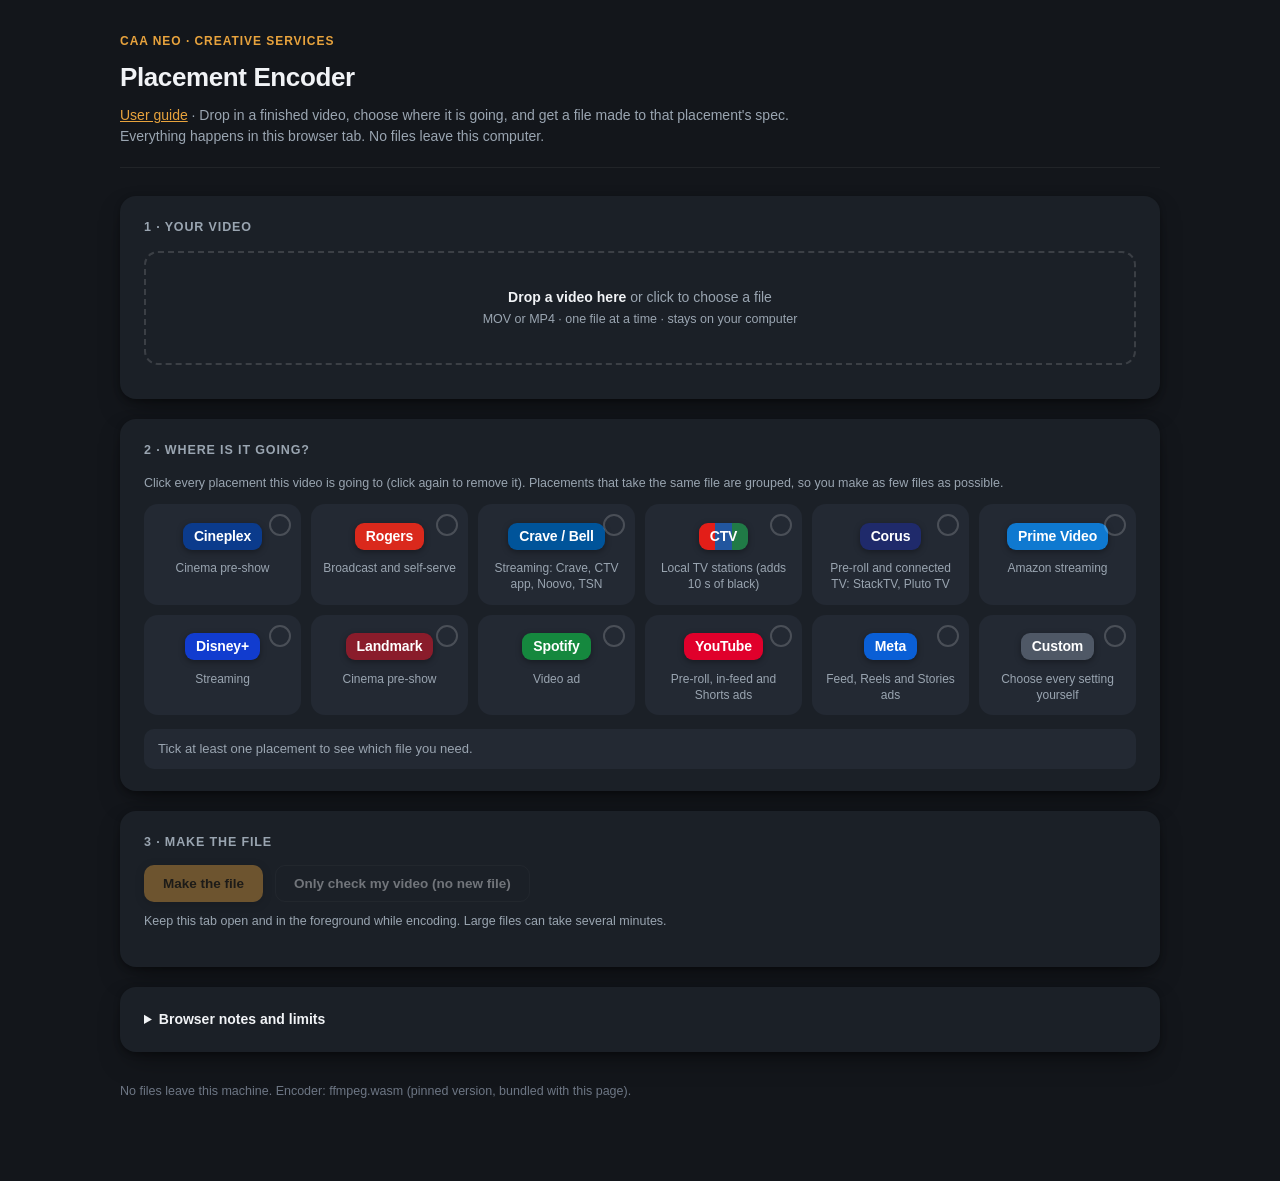
==== index.html @ 65bc2030 "Custom tile sits in the main grid Co-Authored-By: Claude Opus 5.5 <noreply@anthropic.com>" ====
<!DOCTYPE html>
<html lang="en">
<head>
<meta charset="UTF-8">
<meta name="viewport" content="width=device-width, initial-scale=1.0">
<title>Placement Encoder</title>
<style>
  /* Look and feel matches the GIF Batch Assembler: dark theme, amber accent. */
  :root{
    --bg:#13161b; --surface:#1b2027; --surface-2:#232933; --surface-3:#2b323d; --field-bg:#262d37;
    --text:#f1f3f6; --text-dim:#9aa5b1; --text-faint:#6d7684;
    --accent:#e8a33d; --accent-soft:rgba(232,163,61,.16);
    --good:#5fbf82; --good-soft:rgba(95,191,130,.16);
    --warn:#e8a33d; --warn-soft:rgba(232,163,61,.16);
    --bad:#e0685a; --bad-soft:rgba(224,104,90,.16);
    --mono:"SF Mono","Roboto Mono",Consolas,monospace;
    --sans:-apple-system,BlinkMacSystemFont,"Segoe UI",Inter,Helvetica,Arial,sans-serif;
    --shadow-card:0 12px 28px -10px rgba(0,0,0,.55),0 2px 6px rgba(0,0,0,.3);
    --shadow-sm:0 2px 8px rgba(0,0,0,.3);
  }
  *{box-sizing:border-box;}
  body{margin:0;background:var(--bg);color:var(--text);font-family:var(--sans);font-size:14px;line-height:1.5;padding:32px 24px 80px;}
  .wrap{max-width:1040px;margin:0 auto;}
  header{margin-bottom:28px;padding-bottom:20px;border-bottom:1px solid rgba(255,255,255,.06);}
  header .eyebrow{font-size:12px;font-weight:600;letter-spacing:.08em;text-transform:uppercase;color:var(--accent);margin:0 0 8px;}
  header h1{margin:0 0 8px;font-size:26px;font-weight:700;letter-spacing:-.015em;}
  header p{margin:0;color:var(--text-dim);max-width:680px;}

  .panel{background:var(--surface);box-shadow:var(--shadow-card);border-radius:16px;padding:22px 24px;margin-bottom:20px;}
  .panel h2{font-size:12.5px;text-transform:uppercase;letter-spacing:.07em;color:var(--text-dim);margin:0 0 14px;font-weight:700;}
  .panel h3{font-size:13px;margin:18px 0 8px;color:var(--text);}
  .row{display:flex;align-items:center;gap:12px;flex-wrap:wrap;}
  .row + .row{margin-top:14px;}

  button{font-family:var(--sans);font-size:13.5px;font-weight:600;border-radius:10px;border:1px solid rgba(255,255,255,.08);
    background:var(--surface-2);color:var(--text);padding:10px 18px;cursor:pointer;box-shadow:var(--shadow-sm);
    transition:transform .1s ease,background .12s ease;}
  button:hover:not(:disabled){background:var(--surface-3);transform:translateY(-1px);}
  button:disabled{opacity:.4;cursor:not-allowed;}
  button.primary{background:var(--accent);color:#211603;border-color:transparent;}
  button.primary:hover:not(:disabled){background:#f0ae4d;}
  button.ghost{background:transparent;box-shadow:none;}
  button.danger{background:var(--bad-soft);color:var(--bad);}

  .field,input[type=number],input[type=text],select{background:var(--field-bg);border:none;box-shadow:inset 0 0 0 1px rgba(255,255,255,.05);
    color:var(--text);border-radius:10px;padding:8px 10px;font-family:var(--sans);font-size:13px;}
  select option{background:var(--surface-2);}
  input:focus,select:focus{outline:none;box-shadow:0 0 0 2px var(--accent);}
  input[type=number]{width:96px;}
  input[type=range]{accent-color:var(--accent);width:220px;}
  .hint{color:var(--text-dim);font-size:12.5px;}

  /* Drop zone */
  .drop{border:2px dashed rgba(255,255,255,.14);border-radius:14px;padding:34px 20px;text-align:center;color:var(--text-dim);
    transition:border-color .15s,background .15s;cursor:pointer;}
  .drop.over{border-color:var(--accent);background:var(--accent-soft);color:var(--text);}
  .drop strong{color:var(--text);}

  /* Source details grid */
  .kv{display:grid;grid-template-columns:repeat(auto-fill,minmax(240px,1fr));gap:10px 24px;margin-top:14px;}
  .kv div span{display:block;font-size:11.5px;text-transform:uppercase;letter-spacing:.06em;color:var(--text-faint);font-weight:700;}
  .kv div b{font-weight:500;word-break:break-word;}

  /* Settings form */
  .grid{display:grid;grid-template-columns:repeat(auto-fill,minmax(250px,1fr));gap:14px 22px;}
  .grid label{display:flex;flex-direction:column;gap:4px;font-size:12px;color:var(--text-dim);font-weight:600;}
  .grid label.check{flex-direction:row;align-items:center;gap:8px;font-size:13px;color:var(--text);font-weight:500;}
  .grid select,.grid input[type=text],.grid input[type=number]{width:100%;}
  .grid .inline{display:flex;gap:8px;align-items:center;}
  .changed{box-shadow:0 0 0 1.5px var(--accent) !important;}

  .tag{display:inline-block;font-size:12.5px;font-weight:600;padding:4px 11px;border-radius:8px;width:fit-content;}
  .tag.warn{background:var(--warn-soft);color:var(--warn);}
  .tag.bad,.tag.fail{background:var(--bad-soft);color:var(--bad);}
  .tag.ok,.tag.pass{background:var(--good-soft);color:var(--good);}
  .tag.info{background:var(--surface-3);color:var(--text-dim);}

  .msgs{display:flex;flex-direction:column;gap:8px;margin-top:14px;}
  .msg{padding:10px 14px;border-radius:10px;font-size:13px;}
  .msg.warn{background:var(--warn-soft);color:var(--warn);}
  .msg.bad{background:var(--bad-soft);color:var(--bad);}
  .msg.info{background:var(--surface-2);color:var(--text-dim);}

  /* Progress */
  .progress-wrap{margin-top:16px;}
  .bar{height:14px;border-radius:8px;background:var(--surface-3);overflow:hidden;}
  .bar > i{display:block;height:100%;width:0;background:var(--accent);transition:width .25s linear;}
  .bar.indet > i{width:35%;animation:slide 1.2s ease-in-out infinite;}
  @keyframes slide{0%{margin-left:-35%}100%{margin-left:100%}}
  .progress-meta{display:flex;justify-content:space-between;gap:12px;flex-wrap:wrap;margin-top:8px;font-size:13px;color:var(--text-dim);}
  .progress-meta b{color:var(--text);font-weight:600;}

  table{width:100%;border-collapse:collapse;font-size:13px;margin-top:8px;}
  thead th{text-align:left;font-size:11.5px;text-transform:uppercase;letter-spacing:.06em;color:var(--text-dim);padding:0 10px 10px;border-bottom:1px solid rgba(255,255,255,.06);font-weight:700;}
  tbody td{padding:9px 10px;border-bottom:1px solid rgba(255,255,255,.05);vertical-align:top;}
  tbody tr:last-child td{border-bottom:none;}
  td.note{color:var(--text-dim);font-size:12.5px;}

  .banner{padding:12px 16px;border-radius:12px;font-weight:600;margin-bottom:6px;}
  .banner.pass{background:var(--good-soft);color:var(--good);}
  .banner.warn{background:var(--warn-soft);color:var(--warn);}
  .banner.fail{background:var(--bad-soft);color:var(--bad);}
  ul.notes{margin:8px 0 0;padding-left:20px;color:var(--text-dim);font-size:13px;}
  /* Plain-language checklist */
  ul.checklist{list-style:none;margin:6px 0 0;padding:0;display:flex;flex-direction:column;gap:6px;}
  ul.checklist li{display:flex;gap:10px;align-items:flex-start;padding:9px 12px;border-radius:10px;background:var(--surface-2);font-size:13.5px;}
  ul.checklist li .ic{flex:0 0 22px;height:22px;border-radius:50%;display:flex;align-items:center;justify-content:center;font-weight:700;font-size:13px;}
  ul.checklist li.ok .ic{background:var(--good-soft);color:var(--good);}
  ul.checklist li.warn .ic{background:var(--warn-soft);color:var(--warn);}
  ul.checklist li.bad .ic{background:var(--bad-soft);color:var(--bad);}
  ul.checklist li.info .ic{background:var(--surface-3);color:var(--text-dim);}
  ul.checklist li small{display:block;color:var(--text-dim);font-size:12.5px;margin-top:2px;}
  details.expert{margin-top:18px;}
  details.expert > summary{cursor:pointer;font-weight:600;font-size:13px;}
  /* Placement ticks and file cards */
  .ticks{display:grid;grid-template-columns:repeat(auto-fill,minmax(168px,1fr));gap:12px;margin-top:12px;}
  .ticks.small{grid-template-columns:repeat(auto-fill,minmax(150px,1fr));gap:10px;}
  .tile{position:relative;display:flex;flex-direction:column;align-items:center;text-align:center;gap:6px;padding:16px 12px 14px;
    border-radius:14px;background:var(--surface-2);border:2px solid transparent;box-shadow:none;font-weight:500;cursor:pointer;
    transition:border-color .12s ease,background .12s ease,transform .1s ease;}
  .tile:hover:not(:disabled){background:var(--surface-3);transform:translateY(-1px);}
  .tile:focus-visible{outline:none;box-shadow:0 0 0 2px var(--accent);}
  .tile .logo{height:52px;width:100%;display:flex;align-items:center;justify-content:center;}
  .tile .logo img{max-height:52px;max-width:80%;object-fit:contain;}
  .tile .word{font-size:17px;font-weight:800;letter-spacing:-.01em;line-height:1.1;color:#fff;background:var(--brand);
    padding:8px 14px;border-radius:9px;box-shadow:0 2px 6px rgba(0,0,0,.35);max-width:100%;}
  .tile .sub{font-size:12px;color:var(--text-dim);line-height:1.35;}
  .tile .chk{position:absolute;top:8px;right:8px;width:22px;height:22px;border-radius:50%;border:2px solid rgba(255,255,255,.18);
    display:flex;align-items:center;justify-content:center;font-size:13px;font-weight:800;color:transparent;}
  .tile.on{border-color:var(--accent);background:var(--accent-soft);}
  .tile.on .chk{background:var(--accent);border-color:var(--accent);color:#211603;}
  .ticks.small .tile{padding:12px 10px 10px;}
  .ticks.small .tile .logo{height:36px;} .ticks.small .tile .logo img{max-height:36px;}
  .ticks.small .tile .word{font-size:14px;padding:6px 11px;}
  @media (max-width:520px){ .ticks,.ticks.small{grid-template-columns:repeat(2,1fr);} }
  .cards{display:grid;grid-template-columns:repeat(auto-fill,minmax(230px,1fr));gap:12px;margin-top:10px;}
  .card{background:var(--surface-2);border-radius:12px;padding:12px 14px;cursor:pointer;border:2px solid transparent;}
  .card:hover{background:var(--surface-3);}
  .card.active{border-color:var(--accent);}
  .card .num{font-size:11.5px;font-weight:700;letter-spacing:.06em;text-transform:uppercase;color:var(--accent);}
  .card b{display:block;margin:2px 0 4px;}
  .card .for{color:var(--text-dim);font-size:12.5px;}
  .card .st{margin-top:8px;font-size:12.5px;font-weight:600;}
  .card .st.ok{color:var(--good);} .card .st.warn{color:var(--warn);} .card .st.bad{color:var(--bad);}
  #active-file{margin-top:18px;padding-top:16px;border-top:1px solid rgba(255,255,255,.06);}
  .result-block + .result-block{margin-top:26px;padding-top:20px;border-top:1px solid rgba(255,255,255,.06);}
  .hidden{display:none !important;}
  footer{color:var(--text-faint);font-size:12.5px;margin-top:30px;}
  pre.err{white-space:pre-wrap;background:var(--surface-2);padding:10px;border-radius:8px;font-family:var(--mono);font-size:12px;color:var(--text-dim);max-height:160px;overflow:auto;}
</style>
</head>
<body>
<div class="wrap">

<header>
  <p class="eyebrow">CAA NEO · Creative Services</p>
  <h1>Placement Encoder</h1>
  <p><a href="guide.html" style="color:var(--accent)">User guide</a> · Drop in a finished video, choose where it is going, and get a file made to that placement's spec. Everything happens in this browser tab. No files leave this computer.</p>
</header>

<div id="browser-msg" class="msgs"></div>

<!-- 1. SOURCE + AUTOMATIC CHECK -->
<section class="panel" id="sec-source">
  <h2>1 · Your video</h2>
  <div class="drop" id="drop">
    <strong>Drop a video here</strong> or click to choose a file<br>
    <span class="hint">MOV or MP4 · one file at a time · stays on your computer</span>
    <input type="file" id="file" accept="video/*,.mov,.mp4,.m4v" class="hidden">
  </div>
  <div id="source-status" class="hint" style="margin-top:12px"></div>
  <div id="check-area" class="hidden">
    <h3>Automatic check for <span id="check-for"></span></h3>
    <ul class="checklist" id="checklist"></ul>
    <div id="thumbs"></div>
    <details style="margin-top:14px">
      <summary class="hint" style="cursor:pointer">Technical details (for video professionals)</summary>
      <div class="kv" id="source-details"></div>
      <div id="preflight-report"></div>
    </details>
  </div>
</section>

<!-- 2. PLACEMENT -->
<section class="panel" id="sec-settings">
  <h2>2 · Where is it going?</h2>
  <p class="hint" style="margin:0">Click every placement this video is going to (click again to remove it). Placements that take the same file are grouped, so you make as few files as possible.</p>
  <div class="ticks small" id="ticks-main"></div>

  <div id="files-area" class="hidden">
    <h3 id="files-head" style="margin-top:20px"></h3>
    <div class="cards" id="file-cards"></div>
  </div>
  <div class="msg info" id="none-ticked" style="margin-top:14px">Tick at least one placement to see which file you need.</div>

  <div id="active-file" class="hidden">
  <div class="row">
    <h3 id="active-title" style="margin:0"></h3>
    <span id="preset-status"></span>
  </div>
  <div class="hint" id="preset-summary" style="margin-top:8px"></div>
  <details style="margin-top:6px">
    <summary class="hint" style="cursor:pointer">Spec notes and source</summary>
    <ul class="notes" id="preset-notes"></ul>
    <div class="hint" id="preset-source" style="margin-top:8px"></div>
  </details>

  <h3>File name</h3>
  <div class="row">
    <input type="text" id="outname" class="field" style="width:320px" spellcheck="false" aria-label="Output file name">
    <span class="hint" id="outext"></span>
    <span class="hint" id="name-rule"></span>
  </div>

  <div id="grain-row" class="hidden" style="margin-top:16px">
    <label class="check" style="display:flex;gap:8px;align-items:center;font-weight:600">
      <input type="checkbox" id="grain"> Add light grain (prevents duplicate-frame rejections)
    </label>
    <div class="hint" id="grain-why" style="margin:4px 0 0 26px"></div>
  </div>

  <div class="row" style="margin-top:16px" id="customize-row">
    <button class="ghost" id="btn-customize" type="button">Change the technical settings</button>
  </div>
  <div id="advanced" class="hidden">
    <div class="row" style="margin-top:14px">
      <span class="hint">Amber outline = changed from the placement's values.</span>
      <button class="ghost" id="reset-preset" type="button" title="Put every setting back to the placement's values">Reset to placement values</button>
    </div>
    <div id="settings-form" style="margin-top:6px"></div>
  </div>
  <div class="msgs" id="warnings"></div>
  </div>
</section>

<!-- 3. ENCODE -->
<section class="panel" id="sec-encode">
  <h2>3 · Make the file</h2>
  <div class="row">
    <button class="primary" id="btn-encode" disabled>Make the file</button>
    <button class="danger hidden" id="btn-cancel">Cancel</button>
    <button class="ghost" id="btn-check" disabled title="Check your video against this placement without making a new file">Only check my video (no new file)</button>
    <span class="hint" id="est"></span>
  </div>
  <div class="hint" id="keepopen" style="margin-top:10px">Keep this tab open and in the foreground while encoding. Large files can take several minutes.</div>
  <div class="progress-wrap hidden" id="progress">
    <div class="hint" id="step" style="margin-bottom:6px;color:var(--text);font-weight:600"></div>
    <div class="bar" id="bar"><i></i></div>
    <div class="progress-meta"><span id="pct"></span><span id="elapsed"></span><span id="eta"></span></div>
  </div>
  <div id="error" class="msgs"></div>
</section>

<!-- 4. RESULT -->
<section class="panel hidden" id="sec-result">
  <h2>4 · Result</h2>
  <div id="results"></div>
  <p class="hint" style="margin-top:14px">This is a technical check against the published spec values in the preset, not a guarantee of acceptance. Placements can still reject a file for content reasons. Presets marked UNVERIFIED have not been confirmed with the placement.</p>
</section>

<details class="panel" id="browser-notes">
  <summary style="cursor:pointer;font-weight:600">Browser notes and limits</summary>
  <ul class="notes">
    <li><b>Best in Edge or Chrome on Windows.</b> Those browsers let you pick where the file is saved before encoding starts, and handle large files best.</li>
    <li><b>Firefox</b> should work but is not tested. The finished file arrives as a normal download.</li>
    <li><b>Safari</b> is best effort and not tested. It may fail on large files. If it does, use Edge or Chrome.</li>
    <li>Keep the tab open and visible while encoding. Closing it stops the job, and background tabs run slowly.</li>
    <li>Large files need memory: the finished file is held in memory before saving. On computers with 8 GB of RAM, outputs over about 0.8 GB may fail, so prefer H.264 over ProRes for long clips.</li>
    <li>Browser encoding is slow (a 30 s HD clip can take several minutes). It does not use the graphics card.</li>
    <li>The first visit downloads about 31 MB for the encoder. It is cached afterwards, and no video ever leaves this computer.</li>
    <li>The report is a technical check against the preset values. Presets marked UNVERIFIED have not been confirmed with the placement.</li>
  </ul>
</details>

<footer>No files leave this machine. Encoder: ffmpeg.wasm (pinned version, bundled with this page).</footer>
</div>
<script type="module" src="js/app.js"></script>
</body>
</html>
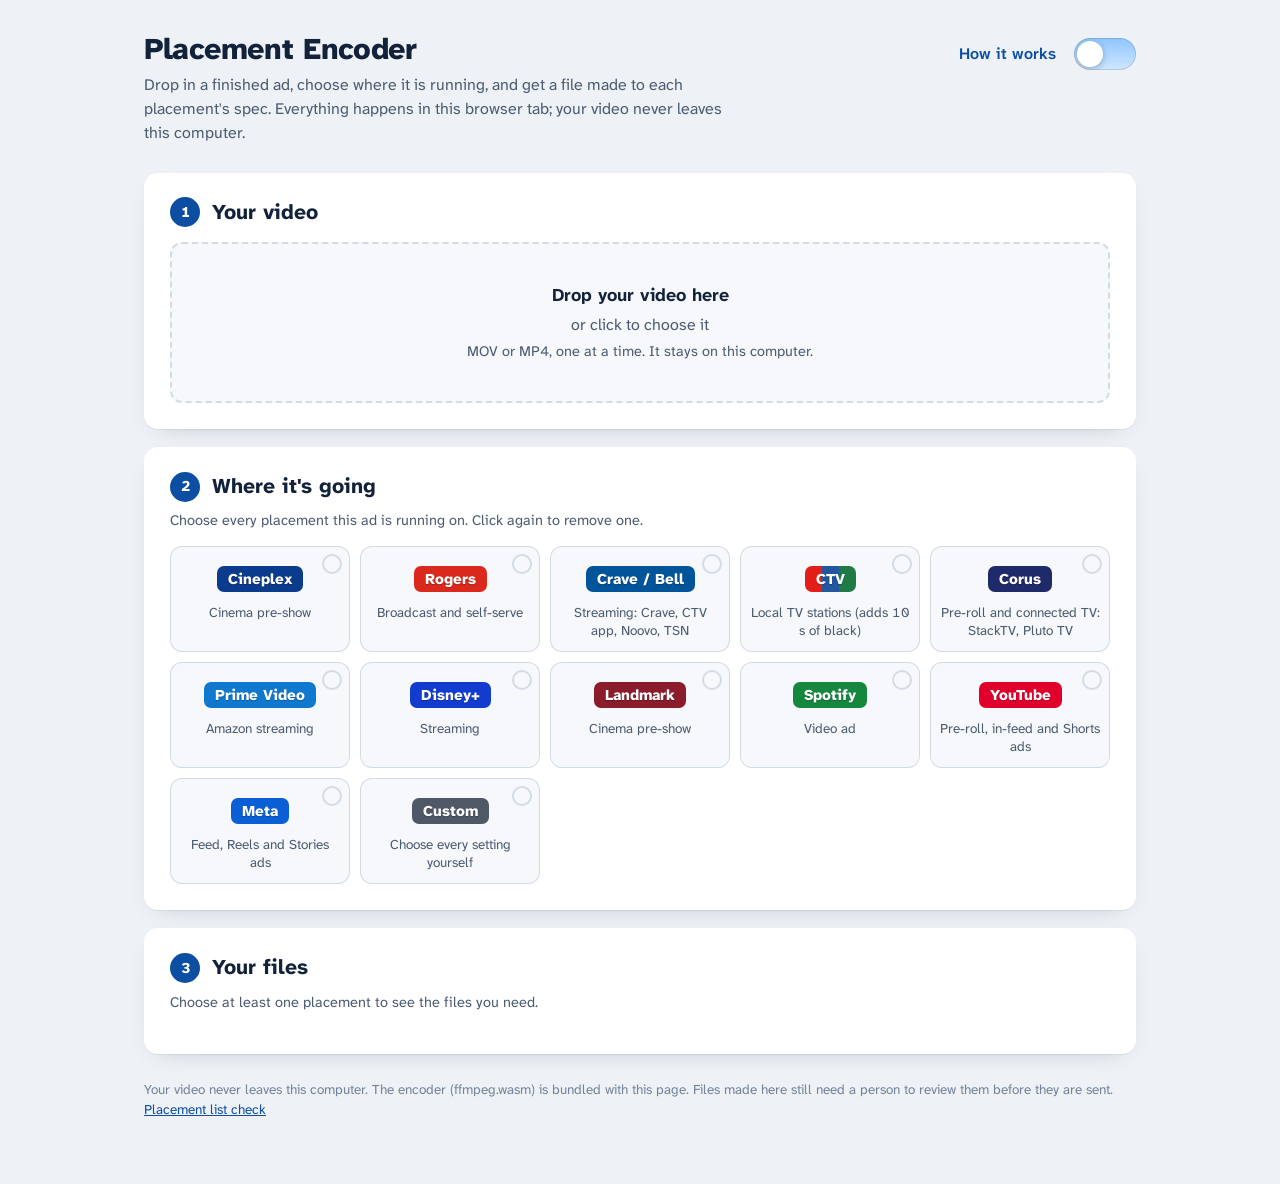
==== commit fcdbefc7: "Rebuild: spec-driven placements, automatic grouping, file slips, light and dark themes - placements." ====
--- a/index.html
+++ b/index.html
@@ -4,275 +4,74 @@
 <meta charset="UTF-8">
 <meta name="viewport" content="width=device-width, initial-scale=1.0">
 <title>Placement Encoder</title>
-<style>
-  /* Look and feel matches the GIF Batch Assembler: dark theme, amber accent. */
-  :root{
-    --bg:#13161b; --surface:#1b2027; --surface-2:#232933; --surface-3:#2b323d; --field-bg:#262d37;
-    --text:#f1f3f6; --text-dim:#9aa5b1; --text-faint:#6d7684;
-    --accent:#e8a33d; --accent-soft:rgba(232,163,61,.16);
-    --good:#5fbf82; --good-soft:rgba(95,191,130,.16);
-    --warn:#e8a33d; --warn-soft:rgba(232,163,61,.16);
-    --bad:#e0685a; --bad-soft:rgba(224,104,90,.16);
-    --mono:"SF Mono","Roboto Mono",Consolas,monospace;
-    --sans:-apple-system,BlinkMacSystemFont,"Segoe UI",Inter,Helvetica,Arial,sans-serif;
-    --shadow-card:0 12px 28px -10px rgba(0,0,0,.55),0 2px 6px rgba(0,0,0,.3);
-    --shadow-sm:0 2px 8px rgba(0,0,0,.3);
-  }
-  *{box-sizing:border-box;}
-  body{margin:0;background:var(--bg);color:var(--text);font-family:var(--sans);font-size:14px;line-height:1.5;padding:32px 24px 80px;}
-  .wrap{max-width:1040px;margin:0 auto;}
-  header{margin-bottom:28px;padding-bottom:20px;border-bottom:1px solid rgba(255,255,255,.06);}
-  header .eyebrow{font-size:12px;font-weight:600;letter-spacing:.08em;text-transform:uppercase;color:var(--accent);margin:0 0 8px;}
-  header h1{margin:0 0 8px;font-size:26px;font-weight:700;letter-spacing:-.015em;}
-  header p{margin:0;color:var(--text-dim);max-width:680px;}
-
-  .panel{background:var(--surface);box-shadow:var(--shadow-card);border-radius:16px;padding:22px 24px;margin-bottom:20px;}
-  .panel h2{font-size:12.5px;text-transform:uppercase;letter-spacing:.07em;color:var(--text-dim);margin:0 0 14px;font-weight:700;}
-  .panel h3{font-size:13px;margin:18px 0 8px;color:var(--text);}
-  .row{display:flex;align-items:center;gap:12px;flex-wrap:wrap;}
-  .row + .row{margin-top:14px;}
-
-  button{font-family:var(--sans);font-size:13.5px;font-weight:600;border-radius:10px;border:1px solid rgba(255,255,255,.08);
-    background:var(--surface-2);color:var(--text);padding:10px 18px;cursor:pointer;box-shadow:var(--shadow-sm);
-    transition:transform .1s ease,background .12s ease;}
-  button:hover:not(:disabled){background:var(--surface-3);transform:translateY(-1px);}
-  button:disabled{opacity:.4;cursor:not-allowed;}
-  button.primary{background:var(--accent);color:#211603;border-color:transparent;}
-  button.primary:hover:not(:disabled){background:#f0ae4d;}
-  button.ghost{background:transparent;box-shadow:none;}
-  button.danger{background:var(--bad-soft);color:var(--bad);}
-
-  .field,input[type=number],input[type=text],select{background:var(--field-bg);border:none;box-shadow:inset 0 0 0 1px rgba(255,255,255,.05);
-    color:var(--text);border-radius:10px;padding:8px 10px;font-family:var(--sans);font-size:13px;}
-  select option{background:var(--surface-2);}
-  input:focus,select:focus{outline:none;box-shadow:0 0 0 2px var(--accent);}
-  input[type=number]{width:96px;}
-  input[type=range]{accent-color:var(--accent);width:220px;}
-  .hint{color:var(--text-dim);font-size:12.5px;}
-
-  /* Drop zone */
-  .drop{border:2px dashed rgba(255,255,255,.14);border-radius:14px;padding:34px 20px;text-align:center;color:var(--text-dim);
-    transition:border-color .15s,background .15s;cursor:pointer;}
-  .drop.over{border-color:var(--accent);background:var(--accent-soft);color:var(--text);}
-  .drop strong{color:var(--text);}
-
-  /* Source details grid */
-  .kv{display:grid;grid-template-columns:repeat(auto-fill,minmax(240px,1fr));gap:10px 24px;margin-top:14px;}
-  .kv div span{display:block;font-size:11.5px;text-transform:uppercase;letter-spacing:.06em;color:var(--text-faint);font-weight:700;}
-  .kv div b{font-weight:500;word-break:break-word;}
-
-  /* Settings form */
-  .grid{display:grid;grid-template-columns:repeat(auto-fill,minmax(250px,1fr));gap:14px 22px;}
-  .grid label{display:flex;flex-direction:column;gap:4px;font-size:12px;color:var(--text-dim);font-weight:600;}
-  .grid label.check{flex-direction:row;align-items:center;gap:8px;font-size:13px;color:var(--text);font-weight:500;}
-  .grid select,.grid input[type=text],.grid input[type=number]{width:100%;}
-  .grid .inline{display:flex;gap:8px;align-items:center;}
-  .changed{box-shadow:0 0 0 1.5px var(--accent) !important;}
-
-  .tag{display:inline-block;font-size:12.5px;font-weight:600;padding:4px 11px;border-radius:8px;width:fit-content;}
-  .tag.warn{background:var(--warn-soft);color:var(--warn);}
-  .tag.bad,.tag.fail{background:var(--bad-soft);color:var(--bad);}
-  .tag.ok,.tag.pass{background:var(--good-soft);color:var(--good);}
-  .tag.info{background:var(--surface-3);color:var(--text-dim);}
-
-  .msgs{display:flex;flex-direction:column;gap:8px;margin-top:14px;}
-  .msg{padding:10px 14px;border-radius:10px;font-size:13px;}
-  .msg.warn{background:var(--warn-soft);color:var(--warn);}
-  .msg.bad{background:var(--bad-soft);color:var(--bad);}
-  .msg.info{background:var(--surface-2);color:var(--text-dim);}
-
-  /* Progress */
-  .progress-wrap{margin-top:16px;}
-  .bar{height:14px;border-radius:8px;background:var(--surface-3);overflow:hidden;}
-  .bar > i{display:block;height:100%;width:0;background:var(--accent);transition:width .25s linear;}
-  .bar.indet > i{width:35%;animation:slide 1.2s ease-in-out infinite;}
-  @keyframes slide{0%{margin-left:-35%}100%{margin-left:100%}}
-  .progress-meta{display:flex;justify-content:space-between;gap:12px;flex-wrap:wrap;margin-top:8px;font-size:13px;color:var(--text-dim);}
-  .progress-meta b{color:var(--text);font-weight:600;}
-
-  table{width:100%;border-collapse:collapse;font-size:13px;margin-top:8px;}
-  thead th{text-align:left;font-size:11.5px;text-transform:uppercase;letter-spacing:.06em;color:var(--text-dim);padding:0 10px 10px;border-bottom:1px solid rgba(255,255,255,.06);font-weight:700;}
-  tbody td{padding:9px 10px;border-bottom:1px solid rgba(255,255,255,.05);vertical-align:top;}
-  tbody tr:last-child td{border-bottom:none;}
-  td.note{color:var(--text-dim);font-size:12.5px;}
-
-  .banner{padding:12px 16px;border-radius:12px;font-weight:600;margin-bottom:6px;}
-  .banner.pass{background:var(--good-soft);color:var(--good);}
-  .banner.warn{background:var(--warn-soft);color:var(--warn);}
-  .banner.fail{background:var(--bad-soft);color:var(--bad);}
-  ul.notes{margin:8px 0 0;padding-left:20px;color:var(--text-dim);font-size:13px;}
-  /* Plain-language checklist */
-  ul.checklist{list-style:none;margin:6px 0 0;padding:0;display:flex;flex-direction:column;gap:6px;}
-  ul.checklist li{display:flex;gap:10px;align-items:flex-start;padding:9px 12px;border-radius:10px;background:var(--surface-2);font-size:13.5px;}
-  ul.checklist li .ic{flex:0 0 22px;height:22px;border-radius:50%;display:flex;align-items:center;justify-content:center;font-weight:700;font-size:13px;}
-  ul.checklist li.ok .ic{background:var(--good-soft);color:var(--good);}
-  ul.checklist li.warn .ic{background:var(--warn-soft);color:var(--warn);}
-  ul.checklist li.bad .ic{background:var(--bad-soft);color:var(--bad);}
-  ul.checklist li.info .ic{background:var(--surface-3);color:var(--text-dim);}
-  ul.checklist li small{display:block;color:var(--text-dim);font-size:12.5px;margin-top:2px;}
-  details.expert{margin-top:18px;}
-  details.expert > summary{cursor:pointer;font-weight:600;font-size:13px;}
-  /* Placement ticks and file cards */
-  .ticks{display:grid;grid-template-columns:repeat(auto-fill,minmax(168px,1fr));gap:12px;margin-top:12px;}
-  .ticks.small{grid-template-columns:repeat(auto-fill,minmax(150px,1fr));gap:10px;}
-  .tile{position:relative;display:flex;flex-direction:column;align-items:center;text-align:center;gap:6px;padding:16px 12px 14px;
-    border-radius:14px;background:var(--surface-2);border:2px solid transparent;box-shadow:none;font-weight:500;cursor:pointer;
-    transition:border-color .12s ease,background .12s ease,transform .1s ease;}
-  .tile:hover:not(:disabled){background:var(--surface-3);transform:translateY(-1px);}
-  .tile:focus-visible{outline:none;box-shadow:0 0 0 2px var(--accent);}
-  .tile .logo{height:52px;width:100%;display:flex;align-items:center;justify-content:center;}
-  .tile .logo img{max-height:52px;max-width:80%;object-fit:contain;}
-  .tile .word{font-size:17px;font-weight:800;letter-spacing:-.01em;line-height:1.1;color:#fff;background:var(--brand);
-    padding:8px 14px;border-radius:9px;box-shadow:0 2px 6px rgba(0,0,0,.35);max-width:100%;}
-  .tile .sub{font-size:12px;color:var(--text-dim);line-height:1.35;}
-  .tile .chk{position:absolute;top:8px;right:8px;width:22px;height:22px;border-radius:50%;border:2px solid rgba(255,255,255,.18);
-    display:flex;align-items:center;justify-content:center;font-size:13px;font-weight:800;color:transparent;}
-  .tile.on{border-color:var(--accent);background:var(--accent-soft);}
-  .tile.on .chk{background:var(--accent);border-color:var(--accent);color:#211603;}
-  .ticks.small .tile{padding:12px 10px 10px;}
-  .ticks.small .tile .logo{height:36px;} .ticks.small .tile .logo img{max-height:36px;}
-  .ticks.small .tile .word{font-size:14px;padding:6px 11px;}
-  @media (max-width:520px){ .ticks,.ticks.small{grid-template-columns:repeat(2,1fr);} }
-  .cards{display:grid;grid-template-columns:repeat(auto-fill,minmax(230px,1fr));gap:12px;margin-top:10px;}
-  .card{background:var(--surface-2);border-radius:12px;padding:12px 14px;cursor:pointer;border:2px solid transparent;}
-  .card:hover{background:var(--surface-3);}
-  .card.active{border-color:var(--accent);}
-  .card .num{font-size:11.5px;font-weight:700;letter-spacing:.06em;text-transform:uppercase;color:var(--accent);}
-  .card b{display:block;margin:2px 0 4px;}
-  .card .for{color:var(--text-dim);font-size:12.5px;}
-  .card .st{margin-top:8px;font-size:12.5px;font-weight:600;}
-  .card .st.ok{color:var(--good);} .card .st.warn{color:var(--warn);} .card .st.bad{color:var(--bad);}
-  #active-file{margin-top:18px;padding-top:16px;border-top:1px solid rgba(255,255,255,.06);}
-  .result-block + .result-block{margin-top:26px;padding-top:20px;border-top:1px solid rgba(255,255,255,.06);}
-  .hidden{display:none !important;}
-  footer{color:var(--text-faint);font-size:12.5px;margin-top:30px;}
-  pre.err{white-space:pre-wrap;background:var(--surface-2);padding:10px;border-radius:8px;font-family:var(--mono);font-size:12px;color:var(--text-dim);max-height:160px;overflow:auto;}
-</style>
+<script>
+  // Theme before first paint: the saved choice, else the computer's setting.
+  try { const t = localStorage.getItem('pe-theme'); if (t) document.documentElement.dataset.theme = t; } catch (e) {}
+</script>
+<link rel="stylesheet" href="css/app.css">
 </head>
 <body>
 <div class="wrap">
 
-<header>
-  <p class="eyebrow">CAA NEO · Creative Services</p>
-  <h1>Placement Encoder</h1>
-  <p><a href="guide.html" style="color:var(--accent)">User guide</a> · Drop in a finished video, choose where it is going, and get a file made to that placement's spec. Everything happens in this browser tab. No files leave this computer.</p>
+<header class="top">
+  <div>
+    <h1>Placement Encoder</h1>
+    <p class="lede">Drop in a finished ad, choose where it is running, and get a file made to each placement's spec. Everything happens in this browser tab; your video never leaves this computer.</p>
+  </div>
+  <div class="top-tools">
+    <a href="guide.html">How it works</a>
+    <button type="button" class="theme-switch" id="theme-switch" role="switch" aria-checked="false" aria-label="Dark mode">
+      <span class="track"><span class="sun" aria-hidden="true"></span><span class="moon" aria-hidden="true"></span><span class="knob"></span></span>
+    </button>
+  </div>
 </header>
 
 <div id="browser-msg" class="msgs"></div>
 
-<!-- 1. SOURCE + AUTOMATIC CHECK -->
-<section class="panel" id="sec-source">
-  <h2>1 · Your video</h2>
-  <div class="drop" id="drop">
-    <strong>Drop a video here</strong> or click to choose a file<br>
-    <span class="hint">MOV or MP4 · one file at a time · stays on your computer</span>
-    <input type="file" id="file" accept="video/*,.mov,.mp4,.m4v" class="hidden">
+<!-- 1. VIDEO -->
+<section class="step" id="step-video" aria-labelledby="h-video">
+  <h2 id="h-video"><span class="n">1</span>Your video</h2>
+  <div class="drop" id="drop" tabindex="0" role="button" aria-label="Choose a video file">
+    <strong>Drop your video here</strong> or click to choose it
+    <span class="hint">MOV or MP4, one at a time. It stays on this computer.</span>
+    <input type="file" id="file" accept="video/*,.mov,.mp4,.m4v" hidden>
   </div>
-  <div id="source-status" class="hint" style="margin-top:12px"></div>
-  <div id="check-area" class="hidden">
-    <h3>Automatic check for <span id="check-for"></span></h3>
-    <ul class="checklist" id="checklist"></ul>
-    <div id="thumbs"></div>
-    <details style="margin-top:14px">
-      <summary class="hint" style="cursor:pointer">Technical details (for video professionals)</summary>
-      <div class="kv" id="source-details"></div>
-      <div id="preflight-report"></div>
-    </details>
+  <div id="video-card" class="video-card" hidden>
+    <div class="vc-head">
+      <div><b id="vc-name"></b> <span class="hint" id="vc-size"></span></div>
+      <button type="button" class="link" id="vc-replace">Choose another video</button>
+    </div>
+    <div id="vc-progress"></div>
+    <div class="vc-body" id="vc-body" hidden>
+      <div class="thumbs" id="vc-thumbs"></div>
+      <dl class="facts" id="vc-facts"></dl>
+    </div>
+    <details class="tech"><summary>Technical details</summary><dl class="facts small" id="vc-tech"></dl></details>
   </div>
+  <div id="video-msg" class="msgs"></div>
 </section>
 
-<!-- 2. PLACEMENT -->
-<section class="panel" id="sec-settings">
-  <h2>2 · Where is it going?</h2>
-  <p class="hint" style="margin:0">Click every placement this video is going to (click again to remove it). Placements that take the same file are grouped, so you make as few files as possible.</p>
-  <div class="ticks small" id="ticks-main"></div>
-
-  <div id="files-area" class="hidden">
-    <h3 id="files-head" style="margin-top:20px"></h3>
-    <div class="cards" id="file-cards"></div>
-  </div>
-  <div class="msg info" id="none-ticked" style="margin-top:14px">Tick at least one placement to see which file you need.</div>
-
-  <div id="active-file" class="hidden">
-  <div class="row">
-    <h3 id="active-title" style="margin:0"></h3>
-    <span id="preset-status"></span>
-  </div>
-  <div class="hint" id="preset-summary" style="margin-top:8px"></div>
-  <details style="margin-top:6px">
-    <summary class="hint" style="cursor:pointer">Spec notes and source</summary>
-    <ul class="notes" id="preset-notes"></ul>
-    <div class="hint" id="preset-source" style="margin-top:8px"></div>
-  </details>
-
-  <h3>File name</h3>
-  <div class="row">
-    <input type="text" id="outname" class="field" style="width:320px" spellcheck="false" aria-label="Output file name">
-    <span class="hint" id="outext"></span>
-    <span class="hint" id="name-rule"></span>
-  </div>
-
-  <div id="grain-row" class="hidden" style="margin-top:16px">
-    <label class="check" style="display:flex;gap:8px;align-items:center;font-weight:600">
-      <input type="checkbox" id="grain"> Add light grain (prevents duplicate-frame rejections)
-    </label>
-    <div class="hint" id="grain-why" style="margin:4px 0 0 26px"></div>
-  </div>
-
-  <div class="row" style="margin-top:16px" id="customize-row">
-    <button class="ghost" id="btn-customize" type="button">Change the technical settings</button>
-  </div>
-  <div id="advanced" class="hidden">
-    <div class="row" style="margin-top:14px">
-      <span class="hint">Amber outline = changed from the placement's values.</span>
-      <button class="ghost" id="reset-preset" type="button" title="Put every setting back to the placement's values">Reset to placement values</button>
-    </div>
-    <div id="settings-form" style="margin-top:6px"></div>
-  </div>
-  <div class="msgs" id="warnings"></div>
-  </div>
+<!-- 2. PLACEMENTS -->
+<section class="step" id="step-where" aria-labelledby="h-where">
+  <h2 id="h-where"><span class="n">2</span>Where it's going</h2>
+  <p class="hint">Choose every placement this ad is running on. Click again to remove one.</p>
+  <div class="tiles" id="tiles"></div>
 </section>
 
-<!-- 3. ENCODE -->
-<section class="panel" id="sec-encode">
-  <h2>3 · Make the file</h2>
-  <div class="row">
-    <button class="primary" id="btn-encode" disabled>Make the file</button>
-    <button class="danger hidden" id="btn-cancel">Cancel</button>
-    <button class="ghost" id="btn-check" disabled title="Check your video against this placement without making a new file">Only check my video (no new file)</button>
-    <span class="hint" id="est"></span>
+<!-- 3. FILES -->
+<section class="step" id="step-files" aria-labelledby="h-files">
+  <h2 id="h-files"><span class="n">3</span>Your files</h2>
+  <p class="hint" id="files-intro">Choose at least one placement to see the files you need.</p>
+  <div id="slips" class="slips"></div>
+  <div class="make" id="make" hidden>
+    <button type="button" class="primary" id="btn-make" disabled>Make the files</button>
+    <button type="button" class="ghost" id="btn-cancel" hidden>Stop</button>
+    <span class="hint" id="make-note"></span>
   </div>
-  <div class="hint" id="keepopen" style="margin-top:10px">Keep this tab open and in the foreground while encoding. Large files can take several minutes.</div>
-  <div class="progress-wrap hidden" id="progress">
-    <div class="hint" id="step" style="margin-bottom:6px;color:var(--text);font-weight:600"></div>
-    <div class="bar" id="bar"><i></i></div>
-    <div class="progress-meta"><span id="pct"></span><span id="elapsed"></span><span id="eta"></span></div>
-  </div>
-  <div id="error" class="msgs"></div>
+  <div id="make-msg" class="msgs"></div>
 </section>
 
-<!-- 4. RESULT -->
-<section class="panel hidden" id="sec-result">
-  <h2>4 · Result</h2>
-  <div id="results"></div>
-  <p class="hint" style="margin-top:14px">This is a technical check against the published spec values in the preset, not a guarantee of acceptance. Placements can still reject a file for content reasons. Presets marked UNVERIFIED have not been confirmed with the placement.</p>
-</section>
-
-<details class="panel" id="browser-notes">
-  <summary style="cursor:pointer;font-weight:600">Browser notes and limits</summary>
-  <ul class="notes">
-    <li><b>Best in Edge or Chrome on Windows.</b> Those browsers let you pick where the file is saved before encoding starts, and handle large files best.</li>
-    <li><b>Firefox</b> should work but is not tested. The finished file arrives as a normal download.</li>
-    <li><b>Safari</b> is best effort and not tested. It may fail on large files. If it does, use Edge or Chrome.</li>
-    <li>Keep the tab open and visible while encoding. Closing it stops the job, and background tabs run slowly.</li>
-    <li>Large files need memory: the finished file is held in memory before saving. On computers with 8 GB of RAM, outputs over about 0.8 GB may fail, so prefer H.264 over ProRes for long clips.</li>
-    <li>Browser encoding is slow (a 30 s HD clip can take several minutes). It does not use the graphics card.</li>
-    <li>The first visit downloads about 31 MB for the encoder. It is cached afterwards, and no video ever leaves this computer.</li>
-    <li>The report is a technical check against the preset values. Presets marked UNVERIFIED have not been confirmed with the placement.</li>
-  </ul>
-</details>
-
-<footer>No files leave this machine. Encoder: ffmpeg.wasm (pinned version, bundled with this page).</footer>
+<footer>Your video never leaves this computer. The encoder (ffmpeg.wasm) is bundled with this page. Files made here still need a person to review them before they are sent. <a href="check.html">Placement list check</a></footer>
 </div>
 <script type="module" src="js/app.js"></script>
 </body>
--- a/css/app.css
+++ b/css/app.css
@@ -0,0 +1,303 @@
+/* Placement Encoder
+   A delivery docket, not an editing suite: calm sheets of paper, deep ink, CAA blue
+   for actions, and colour reserved for two jobs only: the placements' own brand
+   badges, and status (green done, amber look at this, red cannot send).
+   The one loud element is the timecode on each file slip: length is what a spot is
+   bought and judged by. */
+
+@font-face {
+  font-family: "Atkinson Next";
+  src: url("../fonts/atkinson-next.woff2") format("woff2");
+  font-weight: 200 800;
+  font-display: swap;
+}
+
+:root {
+  --paper: #eef2f6;
+  --sheet: #ffffff;
+  --sheet-2: #f6f8fb;
+  --ink: #12223a;
+  --ink-2: #4b5b71;
+  --ink-3: #74839a;
+  --rule: #d3dbe5;
+  --accent: #0b4ea2;          /* CAA blue: confirm the exact value with Marketing */
+  --accent-ink: #ffffff;
+  --accent-soft: #e2ecfa;
+  --ok: #17784a;   --ok-soft: #e1f3ea;
+  --warn: #8f5200; --warn-soft: #fcefd9;
+  --bad: #b4261a;  --bad-soft: #fbe4e1;
+  --focus: #0b4ea2;
+  --shadow: 0 1px 0 rgba(18, 34, 58, .06), 0 8px 24px -16px rgba(18, 34, 58, .35);
+  color-scheme: light;
+}
+@media (prefers-color-scheme: dark) {
+  :root:not([data-theme="light"]) {
+    --paper: #0f1620; --sheet: #17202c; --sheet-2: #1d2734;
+    --ink: #e7edf5; --ink-2: #a3b1c2; --ink-3: #7d8b9d; --rule: #2b3848;
+    --accent: #6ea8f7; --accent-ink: #0b1520; --accent-soft: #1d3150;
+    --ok: #4cc38a; --ok-soft: #173326; --warn: #f2a541; --warn-soft: #3a2b14; --bad: #f27a6e; --bad-soft: #3d1d1b;
+    --focus: #8dbbff; --shadow: 0 1px 0 rgba(0, 0, 0, .3), 0 10px 28px -18px rgba(0, 0, 0, .8);
+    color-scheme: dark;
+  }
+}
+:root[data-theme="dark"] {
+  --paper: #0f1620; --sheet: #17202c; --sheet-2: #1d2734;
+  --ink: #e7edf5; --ink-2: #a3b1c2; --ink-3: #7d8b9d; --rule: #2b3848;
+  --accent: #6ea8f7; --accent-ink: #0b1520; --accent-soft: #1d3150;
+  --ok: #4cc38a; --ok-soft: #173326; --warn: #f2a541; --warn-soft: #3a2b14; --bad: #f27a6e; --bad-soft: #3d1d1b;
+  --focus: #8dbbff; --shadow: 0 1px 0 rgba(0, 0, 0, .3), 0 10px 28px -18px rgba(0, 0, 0, .8);
+  color-scheme: dark;
+}
+
+* { box-sizing: border-box; }
+html { -webkit-text-size-adjust: 100%; }
+body {
+  margin: 0; background: var(--paper); color: var(--ink);
+  font-family: "Atkinson Next", "Segoe UI", system-ui, sans-serif;
+  font-size: 16px; line-height: 1.5; font-variant-numeric: tabular-nums;
+  transition: background-color .25s ease, color .25s ease;
+}
+.wrap { max-width: 1040px; margin: 0 auto; padding: 32px 24px 64px; }
+a { color: var(--accent); }
+:focus-visible { outline: 3px solid var(--focus); outline-offset: 2px; border-radius: 6px; }
+[hidden] { display: none !important; }
+.hint { color: var(--ink-2); font-size: 14.5px; }
+b, strong { font-weight: 700; }
+
+/* ---------- header ---------- */
+.top { display: flex; justify-content: space-between; gap: 24px; align-items: flex-start; margin-bottom: 28px; }
+.top h1 { margin: 0 0 6px; font-size: 30px; line-height: 1.15; font-weight: 800; letter-spacing: -.01em; }
+.lede { margin: 0; color: var(--ink-2); max-width: 60ch; }
+.top-tools { display: flex; align-items: center; gap: 18px; flex-shrink: 0; padding-top: 6px; }
+.top-tools a { font-weight: 600; text-decoration: none; }
+.top-tools a:hover { text-decoration: underline; }
+
+/* The fun bit: a little day/night switch. The sun sets as the knob crosses to the moon. */
+.theme-switch { all: unset; cursor: pointer; border-radius: 999px; }
+.theme-switch .track {
+  position: relative; display: block; width: 62px; height: 32px; border-radius: 999px;
+  background: linear-gradient(180deg, #8ec5ff, #cfe7ff); box-shadow: inset 0 0 0 1px rgba(18, 34, 58, .15);
+  overflow: hidden; transition: background .35s ease;
+}
+.theme-switch .sun, .theme-switch .moon { position: absolute; top: 8px; width: 16px; height: 16px; border-radius: 50%; transition: transform .45s cubic-bezier(.5, -.4, .3, 1.4), opacity .3s; }
+.theme-switch .sun { left: 9px; background: #ffc84a; box-shadow: 0 0 0 3px rgba(255, 200, 74, .35); }
+.theme-switch .moon { right: 9px; background: transparent; box-shadow: inset -5px -3px 0 0 #f1f4fa; transform: translateY(26px); opacity: 0; }
+.theme-switch .knob {
+  position: absolute; top: 3px; left: 3px; width: 26px; height: 26px; border-radius: 50%; background: #fff;
+  box-shadow: 0 2px 6px rgba(0, 0, 0, .25); transition: transform .35s cubic-bezier(.4, 1.4, .5, 1);
+}
+.theme-switch[aria-checked="true"] .track { background: linear-gradient(180deg, #13203a, #2a3c66); box-shadow: inset 0 0 0 1px rgba(255, 255, 255, .12); }
+.theme-switch[aria-checked="true"] .knob { transform: translateX(30px); background: #dfe7f5; }
+.theme-switch[aria-checked="true"] .sun { transform: translateY(26px); opacity: 0; }
+.theme-switch[aria-checked="true"] .moon { transform: translateY(0); opacity: 1; }
+.theme-switch[aria-checked="false"] .knob { transform: translateX(0); }
+.theme-switch:focus-visible .track { outline: 3px solid var(--focus); outline-offset: 2px; }
+
+/* ---------- steps ---------- */
+.step { background: var(--sheet); border-radius: 14px; padding: 24px 26px 26px; margin-bottom: 18px; box-shadow: var(--shadow); }
+.step h2 { display: flex; align-items: center; gap: 12px; margin: 0 0 14px; font-size: 21px; font-weight: 750; }
+.step h2 .n {
+  display: inline-grid; place-items: center; width: 30px; height: 30px; border-radius: 50%;
+  background: var(--accent); color: var(--accent-ink); font-size: 15px; font-weight: 800;
+}
+.step > .hint { margin: -6px 0 14px; }
+
+/* ---------- 1. video ---------- */
+.drop {
+  display: grid; gap: 4px; justify-items: center; text-align: center; padding: 38px 20px; cursor: pointer;
+  border: 2px dashed var(--rule); border-radius: 12px; background: var(--sheet-2); color: var(--ink-2);
+  transition: border-color .15s, background-color .15s;
+}
+.drop strong { color: var(--ink); font-size: 18px; }
+.drop:hover, .drop.over { border-color: var(--accent); background: var(--accent-soft); }
+.video-card { display: grid; gap: 14px; }
+.vc-head { display: flex; justify-content: space-between; gap: 12px; align-items: baseline; flex-wrap: wrap; }
+.vc-head b { font-size: 17px; overflow-wrap: anywhere; }
+.vc-body { display: grid; grid-template-columns: minmax(0, 1.35fr) minmax(0, 1fr); gap: 20px; align-items: start; }
+.thumbs { display: grid; grid-template-columns: repeat(3, 1fr); gap: 8px; }
+.thumbs figure { margin: 0; }
+.thumbs img { width: 100%; display: block; border-radius: 6px; background: #000; aspect-ratio: 16 / 9; object-fit: contain; }
+.thumbs figcaption { font-size: 13px; color: var(--ink-3); margin-top: 3px; }
+.facts { display: grid; grid-template-columns: auto 1fr; gap: 6px 16px; margin: 0; }
+.facts dt { color: var(--ink-2); }
+.facts dd { margin: 0; font-weight: 650; }
+.facts.small { font-size: 14px; gap: 3px 14px; }
+details.tech > summary, details.more > summary { cursor: pointer; color: var(--ink-2); font-size: 14.5px; }
+details.tech[open] > summary { margin-bottom: 8px; }
+button.link { all: unset; cursor: pointer; color: var(--accent); font-weight: 600; font-size: 15px; }
+button.link:hover { text-decoration: underline; }
+
+/* progress (used in the video card and in each file slip) */
+.progress { display: grid; gap: 6px; }
+.progress .what { font-weight: 650; }
+.bar { height: 8px; border-radius: 99px; background: var(--sheet-2); box-shadow: inset 0 0 0 1px var(--rule); overflow: hidden; }
+.bar i { display: block; height: 100%; width: 0; background: var(--accent); border-radius: 99px; transition: width .3s ease; }
+.bar.indet i { width: 35%; animation: slide 1.2s ease-in-out infinite; }
+@keyframes slide { from { transform: translateX(-110%); } to { transform: translateX(310%); } }
+.progress .meta { display: flex; gap: 16px; font-size: 13.5px; color: var(--ink-3); }
+
+/* ---------- 2. tiles ---------- */
+.tiles { display: grid; grid-template-columns: repeat(auto-fill, minmax(150px, 1fr)); gap: 10px; }
+.tile {
+  all: unset; box-sizing: border-box; cursor: pointer; position: relative; display: grid; gap: 8px; justify-items: center;
+  align-content: start; text-align: center; padding: 16px 10px 13px; border-radius: 12px;
+  background: var(--sheet-2); box-shadow: inset 0 0 0 1px var(--rule); transition: box-shadow .15s, background-color .15s;
+}
+.tile:hover { box-shadow: inset 0 0 0 1px var(--ink-3); }
+.tile .logo { height: 34px; display: grid; place-items: center; }
+.tile .logo img { max-height: 34px; max-width: 120px; }
+.tile .word {
+  font-size: 15px; font-weight: 800; color: #fff; background: var(--brand); padding: 5px 11px; border-radius: 7px;
+  line-height: 1.1; text-shadow: 0 1px 1px rgba(0, 0, 0, .25);
+}
+.tile .sub { font-size: 13.5px; line-height: 1.3; color: var(--ink-2); }
+.tile .chk {
+  position: absolute; top: 8px; right: 8px; width: 20px; height: 20px; border-radius: 50%;
+  box-shadow: inset 0 0 0 2px var(--rule); display: grid; place-items: center; font-size: 12px; color: transparent;
+}
+.tile[aria-pressed="true"] { background: var(--accent-soft); box-shadow: inset 0 0 0 2px var(--accent); }
+.tile[aria-pressed="true"] .chk { background: var(--accent); box-shadow: none; color: var(--accent-ink); }
+.tile:disabled { cursor: default; opacity: .6; }
+
+/* ---------- 3. file slips ---------- */
+.slips { display: grid; gap: 16px; }
+.slip {
+  border-radius: 12px; background: var(--sheet); box-shadow: inset 0 0 0 1px var(--rule);
+  overflow: hidden; position: relative;
+}
+/* The left edge reads like the coloured stripe on a traffic docket: it carries the status. */
+.slip::before { content: ""; position: absolute; inset: 0 auto 0 0; width: 5px; background: var(--rule); }
+.slip.st-ok::before { background: var(--ok); }
+.slip.st-warn::before { background: var(--warn); }
+.slip.st-bad::before { background: var(--bad); }
+.slip.st-run::before { background: var(--accent); }
+.slip-head { display: flex; justify-content: space-between; gap: 12px; align-items: flex-start; padding: 16px 20px 0 24px; flex-wrap: wrap; }
+.slip-title { margin: 0; font-size: 18px; font-weight: 750; }
+.slip-title .of { color: var(--ink-3); font-weight: 600; margin-right: 6px; }
+.slip-for { margin: 2px 0 0; color: var(--ink-2); font-size: 15px; }
+.badges { display: flex; gap: 6px; flex-wrap: wrap; margin-top: 8px; }
+.badges .word { font-size: 12.5px; font-weight: 800; color: #fff; background: var(--brand); padding: 3px 8px; border-radius: 6px; }
+.status {
+  font-size: 14px; font-weight: 700; padding: 4px 10px; border-radius: 99px; white-space: nowrap;
+  background: var(--sheet-2); color: var(--ink-2);
+}
+.status.ok { background: var(--ok-soft); color: var(--ok); }
+.status.warn { background: var(--warn-soft); color: var(--warn); }
+.status.bad { background: var(--bad-soft); color: var(--bad); }
+.status.run { background: var(--accent-soft); color: var(--accent); }
+
+.readout { display: flex; gap: 22px 32px; align-items: flex-end; flex-wrap: wrap; padding: 14px 20px 14px 24px; margin-top: 12px; border-block: 1px solid var(--rule); background: var(--sheet-2); }
+.tc { line-height: 1; }
+.tc .t { display: block; font-size: 38px; font-weight: 800; letter-spacing: .01em; }
+.tc .t .ff { color: var(--ink-3); }
+.tc .u { display: block; font-size: 13.5px; color: var(--ink-2); margin-top: 6px; }
+.specs { display: grid; grid-template-columns: repeat(4, auto); gap: 2px 22px; margin: 0; }
+.specs dt { font-size: 13px; color: var(--ink-3); grid-row: 1; }
+.specs dd { margin: 0; font-weight: 700; font-size: 15.5px; grid-row: 2; }
+
+.slip-body { display: grid; grid-template-columns: 1fr 1fr; gap: 18px 28px; padding: 16px 20px 6px 24px; }
+.slip-body h4 { margin: 0 0 6px; font-size: 15px; font-weight: 750; }
+.items { list-style: none; margin: 0; padding: 0; display: grid; gap: 8px; }
+.items li { padding-left: 22px; position: relative; }
+.items li::before { position: absolute; left: 0; top: 0; font-weight: 800; }
+.items.do li::before { content: "\2192"; color: var(--accent); }
+.items.todo li.warn::before { content: "!"; color: var(--warn); left: 5px; }
+.items.todo li.bad::before { content: "\2715"; color: var(--bad); }
+.items.good li::before { content: "i"; color: var(--ink-3); left: 5px; font-style: italic; font-family: Georgia, serif; }
+.items small { display: block; color: var(--ink-2); font-size: 14px; line-height: 1.4; }
+.items .none { color: var(--ink-2); }
+.items .none::before { content: "\2713"; color: var(--ok); }
+.slip .good-wrap { grid-column: 1 / -1; }
+
+.names { padding: 10px 20px 4px 24px; display: grid; gap: 10px; }
+.name-row label { display: block; font-weight: 700; font-size: 15px; margin-bottom: 4px; }
+.name-row .for { font-weight: 500; color: var(--ink-2); }
+.name-field { display: flex; align-items: center; gap: 6px; max-width: 560px; }
+.name-field input {
+  flex: 1; min-width: 0; font: inherit; color: var(--ink); background: var(--sheet-2); border: 1px solid var(--rule);
+  border-radius: 8px; padding: 8px 10px;
+}
+.name-field input:focus { border-color: var(--accent); outline: none; box-shadow: 0 0 0 3px var(--accent-soft); }
+.name-field .ext { color: var(--ink-2); }
+.name-msg { font-size: 14px; margin-top: 4px; }
+.name-msg.warn { color: var(--warn); }
+.name-msg.bad { color: var(--bad); }
+.name-msg.rule { color: var(--ink-2); }
+
+.slip-foot { display: flex; gap: 18px; flex-wrap: wrap; padding: 10px 20px 16px 24px; }
+.slip-foot details { flex: 1 1 100%; }
+.slip-foot details > summary { cursor: pointer; color: var(--accent); font-weight: 600; font-size: 15px; width: fit-content; }
+.slip-foot details[open] > summary { margin-bottom: 10px; }
+.spec-list { display: grid; gap: 12px; margin: 0; padding: 0; list-style: none; }
+.spec-list li { padding: 10px 12px; border-radius: 8px; background: var(--sheet-2); }
+.spec-list .src { font-size: 13.5px; color: var(--ink-2); }
+.spec-list ul { margin: 6px 0 0; padding-left: 18px; font-size: 14.5px; }
+.conf { font-size: 12.5px; font-weight: 700; padding: 2px 7px; border-radius: 6px; margin-left: 6px; }
+.conf.no { background: var(--warn-soft); color: var(--warn); }
+.conf.yes { background: var(--ok-soft); color: var(--ok); }
+
+.settings { display: grid; grid-template-columns: repeat(auto-fill, minmax(210px, 1fr)); gap: 12px; }
+.settings label { display: grid; gap: 4px; font-size: 14.5px; font-weight: 600; }
+.settings select, .settings input {
+  font: inherit; font-weight: 500; color: var(--ink); background: var(--sheet-2); border: 1px solid var(--rule); border-radius: 8px; padding: 7px 9px;
+}
+.settings .hint { grid-column: 1 / -1; margin: 0; }
+
+.zone-frame { position: relative; width: min(100%, 420px); border-radius: 6px; overflow: hidden; background: #000; }
+.zone-frame img { width: 100%; display: block; }
+.zone { position: absolute; box-sizing: border-box; pointer-events: none; }
+.zone.safe { border: 2px dashed #5fd38f; box-shadow: 0 0 0 999px rgba(0, 0, 0, .45); }
+.zone.avoid { border: 2px solid #ff7a6b; background: rgba(255, 122, 107, .3); }
+
+.slip-run { padding: 4px 20px 16px 24px; }
+.result { display: grid; gap: 10px; }
+.result .line { font-weight: 700; }
+.result.ok .line { color: var(--ok); }
+.result.warn .line { color: var(--warn); }
+.result.bad .line { color: var(--bad); }
+.result .row { display: flex; gap: 12px; align-items: center; flex-wrap: wrap; }
+table.report { width: 100%; border-collapse: collapse; font-size: 14px; margin-top: 8px; }
+table.report th, table.report td { text-align: left; padding: 6px 8px; border-bottom: 1px solid var(--rule); vertical-align: top; }
+table.report th { color: var(--ink-2); font-weight: 650; }
+.tag { font-size: 12px; font-weight: 800; padding: 2px 6px; border-radius: 5px; }
+.tag.pass { background: var(--ok-soft); color: var(--ok); }
+.tag.warn { background: var(--warn-soft); color: var(--warn); }
+.tag.fail { background: var(--bad-soft); color: var(--bad); }
+.tag.info { background: var(--sheet-2); color: var(--ink-2); }
+
+/* ---------- make ---------- */
+.make { display: flex; align-items: center; gap: 14px; flex-wrap: wrap; margin-top: 18px; padding-top: 18px; border-top: 1px solid var(--rule); }
+button.primary, button.ghost {
+  font: inherit; font-weight: 750; font-size: 17px; border-radius: 10px; padding: 12px 22px; cursor: pointer; border: 0;
+}
+button.primary { background: var(--accent); color: var(--accent-ink); }
+button.primary:hover { filter: brightness(1.08); }
+button.primary:disabled { background: var(--rule); color: var(--ink-3); cursor: not-allowed; filter: none; }
+button.ghost { background: transparent; color: var(--ink); box-shadow: inset 0 0 0 1px var(--rule); }
+button.small { font-size: 14.5px; padding: 7px 13px; border-radius: 8px; }
+
+/* ---------- messages ---------- */
+.msgs { display: grid; gap: 8px; }
+.msgs:not(:empty) { margin-top: 12px; }
+.msg { padding: 10px 14px; border-radius: 8px; font-size: 15px; white-space: pre-line; }
+.msg.bad { background: var(--bad-soft); color: var(--bad); }
+.msg.warn { background: var(--warn-soft); color: var(--warn); }
+.msg.info { background: var(--sheet-2); color: var(--ink-2); }
+
+footer { color: var(--ink-3); font-size: 13.5px; margin-top: 26px; }
+
+@media (max-width: 760px) {
+  .wrap { padding: 20px 16px 48px; }
+  .top { flex-direction: column; gap: 12px; }
+  .top-tools { padding-top: 0; }
+  .vc-body { grid-template-columns: 1fr; }
+  .slip-body { grid-template-columns: 1fr; }
+  .specs { grid-template-columns: repeat(2, auto); }
+  .specs dt, .specs dd { grid-row: auto; }
+  .tiles { grid-template-columns: repeat(2, 1fr); }
+  .tc .t { font-size: 32px; }
+  .step { padding: 20px 16px; }
+}
+@media (prefers-reduced-motion: reduce) {
+  *, *::before, *::after { transition: none !important; animation: none !important; }
+}
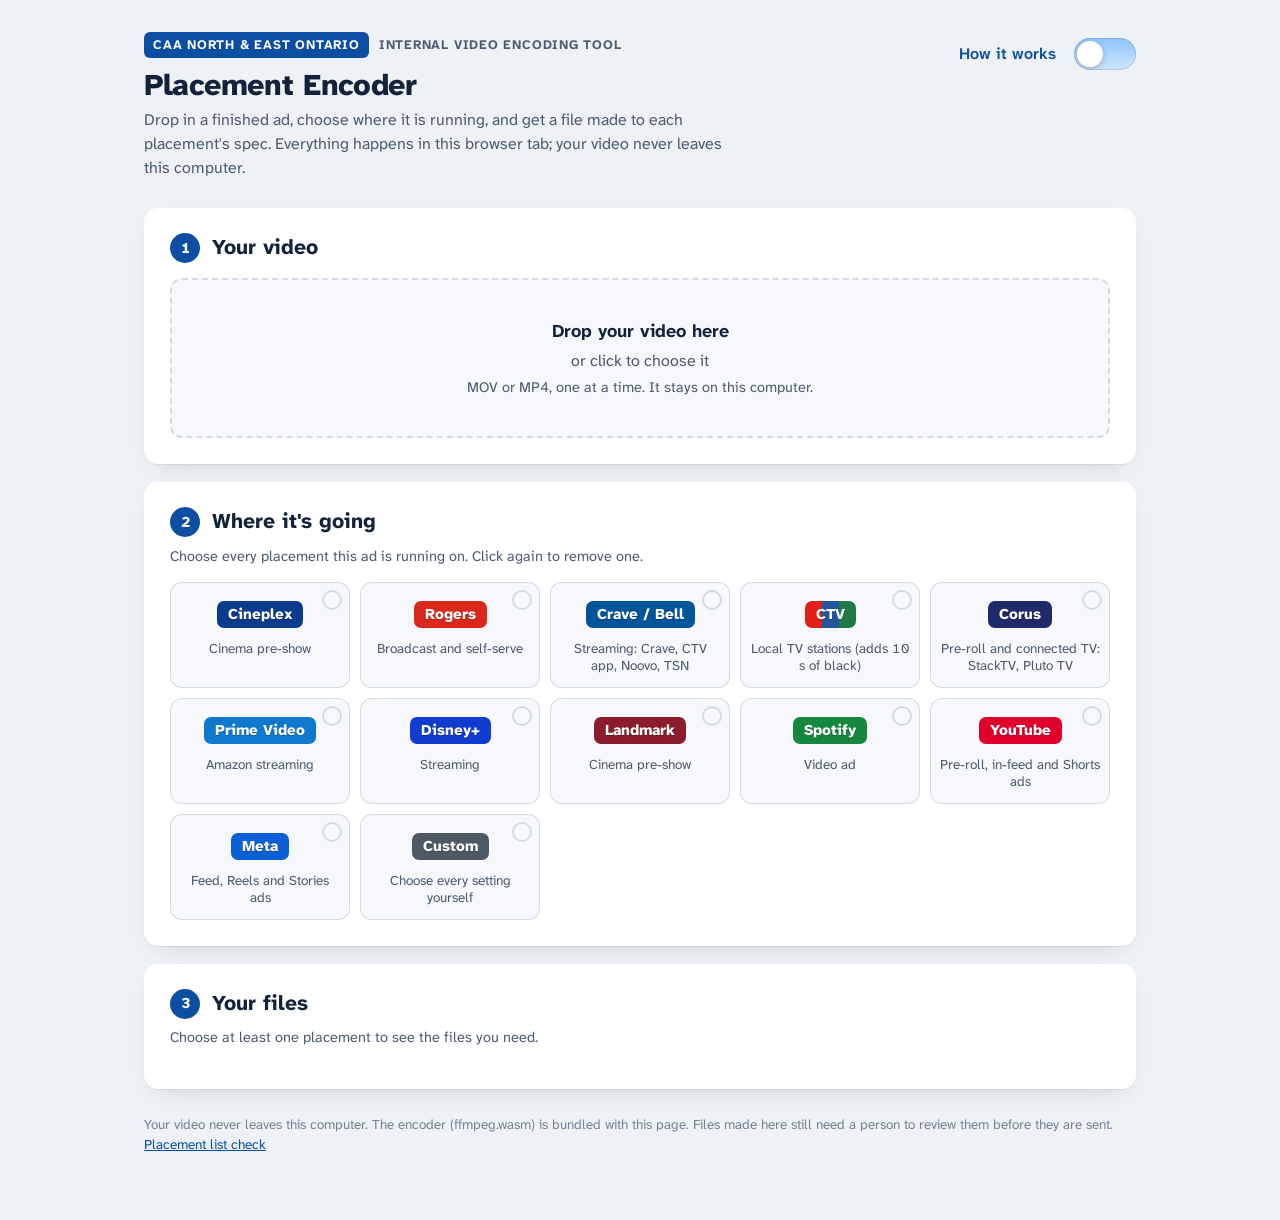
==== commit da927aee: "Header: CAA North & East Ontario, internal video encoding tool label on every page Co-Authored-By: C" ====
--- a/index.html
+++ b/index.html
@@ -15,6 +15,7 @@
 
 <header class="top">
   <div>
+    <p class="eyebrow"><span class="org">CAA North &amp; East Ontario</span><span class="kind">Internal video encoding tool</span></p>
     <h1>Placement Encoder</h1>
     <p class="lede">Drop in a finished ad, choose where it is running, and get a file made to each placement's spec. Everything happens in this browser tab; your video never leaves this computer.</p>
   </div>
--- a/css/app.css
+++ b/css/app.css
@@ -66,6 +66,10 @@
 
 /* ---------- header ---------- */
 .top { display: flex; justify-content: space-between; gap: 24px; align-items: flex-start; margin-bottom: 28px; }
+/* Says whose tool this is and what it is for, above every page title. */
+.eyebrow { display: flex; flex-wrap: wrap; align-items: center; gap: 6px 10px; margin: 0 0 10px; font-size: 13px; font-weight: 700; letter-spacing: .06em; text-transform: uppercase; }
+.eyebrow .org { color: #fff; background: #0b4ea2; /* CAA blue, same placeholder as --accent */ padding: 3px 9px; border-radius: 6px; }
+.eyebrow .kind { color: var(--ink-2); }
 .top h1 { margin: 0 0 6px; font-size: 30px; line-height: 1.15; font-weight: 800; letter-spacing: -.01em; }
 .lede { margin: 0; color: var(--ink-2); max-width: 60ch; }
 .top-tools { display: flex; align-items: center; gap: 18px; flex-shrink: 0; padding-top: 6px; }
@@ -172,8 +176,9 @@
 .slip.st-bad::before { background: var(--bad); }
 .slip.st-run::before { background: var(--accent); }
 .slip-head { display: flex; justify-content: space-between; gap: 12px; align-items: flex-start; padding: 16px 20px 0 24px; flex-wrap: wrap; }
-.slip-title { margin: 0; font-size: 18px; font-weight: 750; }
-.slip-title .of { color: var(--ink-3); font-weight: 600; margin-right: 6px; }
+.slip-of { margin: 0 0 6px; font-size: 14px; color: var(--ink-3); font-weight: 600; }
+.slip-title { margin: 0; display: flex; gap: 8px; flex-wrap: wrap; }
+.slip-title .word { font-size: 19px; font-weight: 800; color: #fff; background: var(--brand); padding: 6px 13px; border-radius: 8px; text-shadow: 0 1px 1px rgba(0, 0, 0, .25); }
 .slip-for { margin: 2px 0 0; color: var(--ink-2); font-size: 15px; }
 .badges { display: flex; gap: 6px; flex-wrap: wrap; margin-top: 8px; }
 .badges .word { font-size: 12.5px; font-weight: 800; color: #fff; background: var(--brand); padding: 3px 8px; border-radius: 6px; }
@@ -185,13 +190,15 @@
 .status.warn { background: var(--warn-soft); color: var(--warn); }
 .status.bad { background: var(--bad-soft); color: var(--bad); }
 .status.run { background: var(--accent-soft); color: var(--accent); }
+.status.need { background: var(--warn); color: var(--sheet); }
+.slip.st-need::before { background: var(--warn); }
 
 .readout { display: flex; gap: 22px 32px; align-items: flex-end; flex-wrap: wrap; padding: 14px 20px 14px 24px; margin-top: 12px; border-block: 1px solid var(--rule); background: var(--sheet-2); }
 .tc { line-height: 1; }
 .tc .t { display: block; font-size: 38px; font-weight: 800; letter-spacing: .01em; }
 .tc .t .ff { color: var(--ink-3); }
 .tc .u { display: block; font-size: 13.5px; color: var(--ink-2); margin-top: 6px; }
-.specs { display: grid; grid-template-columns: repeat(4, auto); gap: 2px 22px; margin: 0; }
+.specs { display: grid; grid-template-columns: repeat(5, auto); gap: 2px 22px; margin: 0; }
 .specs dt { font-size: 13px; color: var(--ink-3); grid-row: 1; }
 .specs dd { margin: 0; font-weight: 700; font-size: 15.5px; grid-row: 2; }
 
@@ -256,6 +263,9 @@
 .result.warn .line { color: var(--warn); }
 .result.bad .line { color: var(--bad); }
 .result .row { display: flex; gap: 12px; align-items: center; flex-wrap: wrap; }
+.result .saved { display: grid; gap: 8px; padding: 12px 14px; border-radius: 10px; background: var(--sheet-2); }
+.result .saved b { overflow-wrap: anywhere; }
+button.primary.small { font-size: 15px; padding: 8px 16px; border-radius: 8px; }
 table.report { width: 100%; border-collapse: collapse; font-size: 14px; margin-top: 8px; }
 table.report th, table.report td { text-align: left; padding: 6px 8px; border-bottom: 1px solid var(--rule); vertical-align: top; }
 table.report th { color: var(--ink-2); font-weight: 650; }
@@ -265,6 +275,34 @@
 .tag.fail { background: var(--bad-soft); color: var(--bad); }
 .tag.info { background: var(--sheet-2); color: var(--ink-2); }
 
+/* What changes: your video next to the new file. The main message of a slip that needs a file. */
+/* Amber, like the green "good to go" box: something will happen to this video. */
+.changes { margin: 16px 20px 4px 24px; padding: 16px 18px 10px; border-radius: 10px; background: var(--warn-soft); }
+.changes-line { margin: 0; font-size: 20px; font-weight: 800; color: var(--warn); }
+.changes-line::before { content: "!"; display: inline-grid; place-items: center; width: 26px; height: 26px; margin-right: 10px; border-radius: 50%; background: var(--warn); color: var(--sheet); font-size: 16px; font-weight: 800; vertical-align: 2px; }
+.changes-sub { margin: 6px 0 12px; }
+.changes table.diff td, .changes table.diff tbody th { border-top-color: color-mix(in srgb, var(--warn) 22%, transparent); }
+table.diff { width: 100%; border-collapse: collapse; }
+table.diff thead th { font-size: 13px; font-weight: 650; color: var(--ink-3); text-align: left; padding: 0 10px 6px 0; }
+table.diff tbody th { text-align: left; font-weight: 650; color: var(--ink-2); padding: 9px 12px 9px 0; vertical-align: top; white-space: nowrap; width: 1%; }
+table.diff td { padding: 9px 10px 9px 0; vertical-align: top; border-top: 1px solid var(--rule); }
+table.diff tbody th { border-top: 1px solid var(--rule); }
+table.diff td.from { color: var(--ink-2); }
+table.diff td.arrow { color: var(--accent); font-weight: 800; width: 1%; }
+table.diff td.to { font-weight: 750; }
+table.diff td.to small { display: block; font-weight: 500; color: var(--ink-2); font-size: 14px; margin-top: 2px; }
+.todo-box, .good-box { margin: 14px 20px 0 24px; }
+.todo-box h4, .good-box h4 { margin: 0 0 6px; font-size: 15px; font-weight: 750; }
+
+/* The video is already good to go for this file: the loudest "you're done" on the page. */
+.asis { margin: 16px 20px 6px 24px; padding: 16px 18px; border-radius: 10px; background: var(--ok-soft); display: grid; gap: 8px; justify-items: start; }
+.asis-line { margin: 0; font-size: 20px; font-weight: 800; color: var(--ok); }
+.asis-line::before { content: "\2713"; display: inline-grid; place-items: center; width: 26px; height: 26px; margin-right: 10px; border-radius: 50%; background: var(--ok); color: var(--sheet); font-size: 15px; vertical-align: 2px; }
+.asis-sub { margin: 0; }
+.asis-sub b { overflow-wrap: anywhere; }
+.asis .items { justify-self: stretch; }
+.asis-undo { display: flex; gap: 12px; flex-wrap: wrap; align-items: baseline; padding: 12px 20px 0 24px; }
+
 /* ---------- make ---------- */
 .make { display: flex; align-items: center; gap: 14px; flex-wrap: wrap; margin-top: 18px; padding-top: 18px; border-top: 1px solid var(--rule); }
 button.primary, button.ghost {
@@ -293,6 +331,7 @@
   .vc-body { grid-template-columns: 1fr; }
   .slip-body { grid-template-columns: 1fr; }
   .specs { grid-template-columns: repeat(2, auto); }
+  table.diff tbody th { white-space: normal; }
   .specs dt, .specs dd { grid-row: auto; }
   .tiles { grid-template-columns: repeat(2, 1fr); }
   .tc .t { font-size: 32px; }
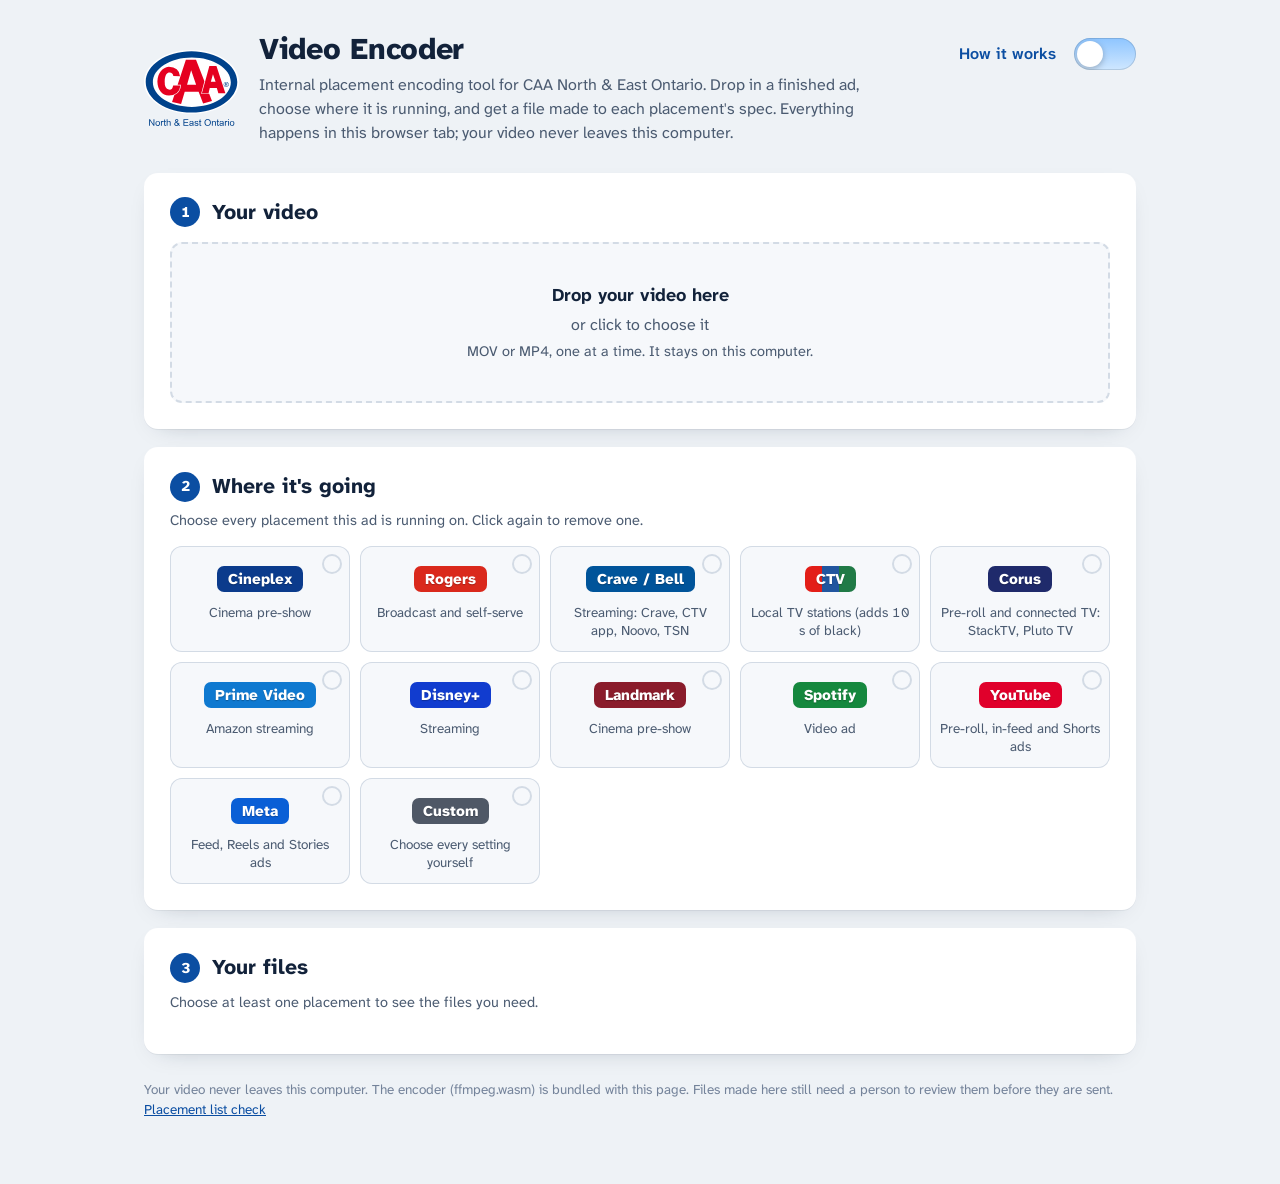
==== commit 9efa1e47: "Rename to Video Encoder, add the CAA NEO logo from the brand kit (colour on light, white on dark), i" ====
--- a/index.html
+++ b/index.html
@@ -3,7 +3,7 @@
 <head>
 <meta charset="UTF-8">
 <meta name="viewport" content="width=device-width, initial-scale=1.0">
-<title>Placement Encoder</title>
+<title>Video Encoder</title>
 <script>
   // Theme before first paint: the saved choice, else the computer's setting.
   try { const t = localStorage.getItem('pe-theme'); if (t) document.documentElement.dataset.theme = t; } catch (e) {}
@@ -14,11 +14,12 @@
 <div class="wrap">
 
 <header class="top">
-  <div>
-    <p class="eyebrow"><span class="org">CAA North &amp; East Ontario</span><span class="kind">Internal video encoding tool</span></p>
-    <h1>Placement Encoder</h1>
-    <p class="lede">Drop in a finished ad, choose where it is running, and get a file made to each placement's spec. Everything happens in this browser tab; your video never leaves this computer.</p>
-  </div>
+  <div class="head">
+    <a class="brand" href="index.html" aria-label="CAA North &amp; East Ontario: Video Encoder home"><img class="logo logo-colour" src="img/caaneo-colour.svg" alt="CAA North &amp; East Ontario"><img class="logo logo-white" src="img/caaneo-white.svg" alt=""></a>
+    <div>
+    <h1>Video Encoder</h1>
+    <p class="lede">Internal placement encoding tool for CAA North &amp; East Ontario. Drop in a finished ad, choose where it is running, and get a file made to each placement's spec. Everything happens in this browser tab; your video never leaves this computer.</p>
+  </div></div>
   <div class="top-tools">
     <a href="guide.html">How it works</a>
     <button type="button" class="theme-switch" id="theme-switch" role="switch" aria-checked="false" aria-label="Dark mode">
--- a/css/app.css
+++ b/css/app.css
@@ -66,10 +66,15 @@
 
 /* ---------- header ---------- */
 .top { display: flex; justify-content: space-between; gap: 24px; align-items: flex-start; margin-bottom: 28px; }
-/* Says whose tool this is and what it is for, above every page title. */
-.eyebrow { display: flex; flex-wrap: wrap; align-items: center; gap: 6px 10px; margin: 0 0 10px; font-size: 13px; font-weight: 700; letter-spacing: .06em; text-transform: uppercase; }
-.eyebrow .org { color: #fff; background: #0b4ea2; /* CAA blue, same placeholder as --accent */ padding: 3px 9px; border-radius: 6px; }
-.eyebrow .kind { color: var(--ink-2); }
+/* CAA NEO logo from the brand kit: colour on light, white on dark. */
+.head { display: flex; align-items: center; gap: 20px; }
+.brand { flex-shrink: 0; line-height: 0; }
+.logo { height: 76px; width: auto; display: block; }
+.logo-white { display: none; }
+:root[data-theme="dark"] .logo-colour { display: none; }
+:root[data-theme="dark"] .logo-white { display: block; }
+@media (prefers-color-scheme: dark) { :root:not([data-theme="light"]) .logo-colour { display: none; } :root:not([data-theme="light"]) .logo-white { display: block; } }
+@media (max-width: 560px) { .head { flex-direction: column; align-items: flex-start; gap: 12px; } .logo { height: 60px; } }
 .top h1 { margin: 0 0 6px; font-size: 30px; line-height: 1.15; font-weight: 800; letter-spacing: -.01em; }
 .lede { margin: 0; color: var(--ink-2); max-width: 60ch; }
 .top-tools { display: flex; align-items: center; gap: 18px; flex-shrink: 0; padding-top: 6px; }
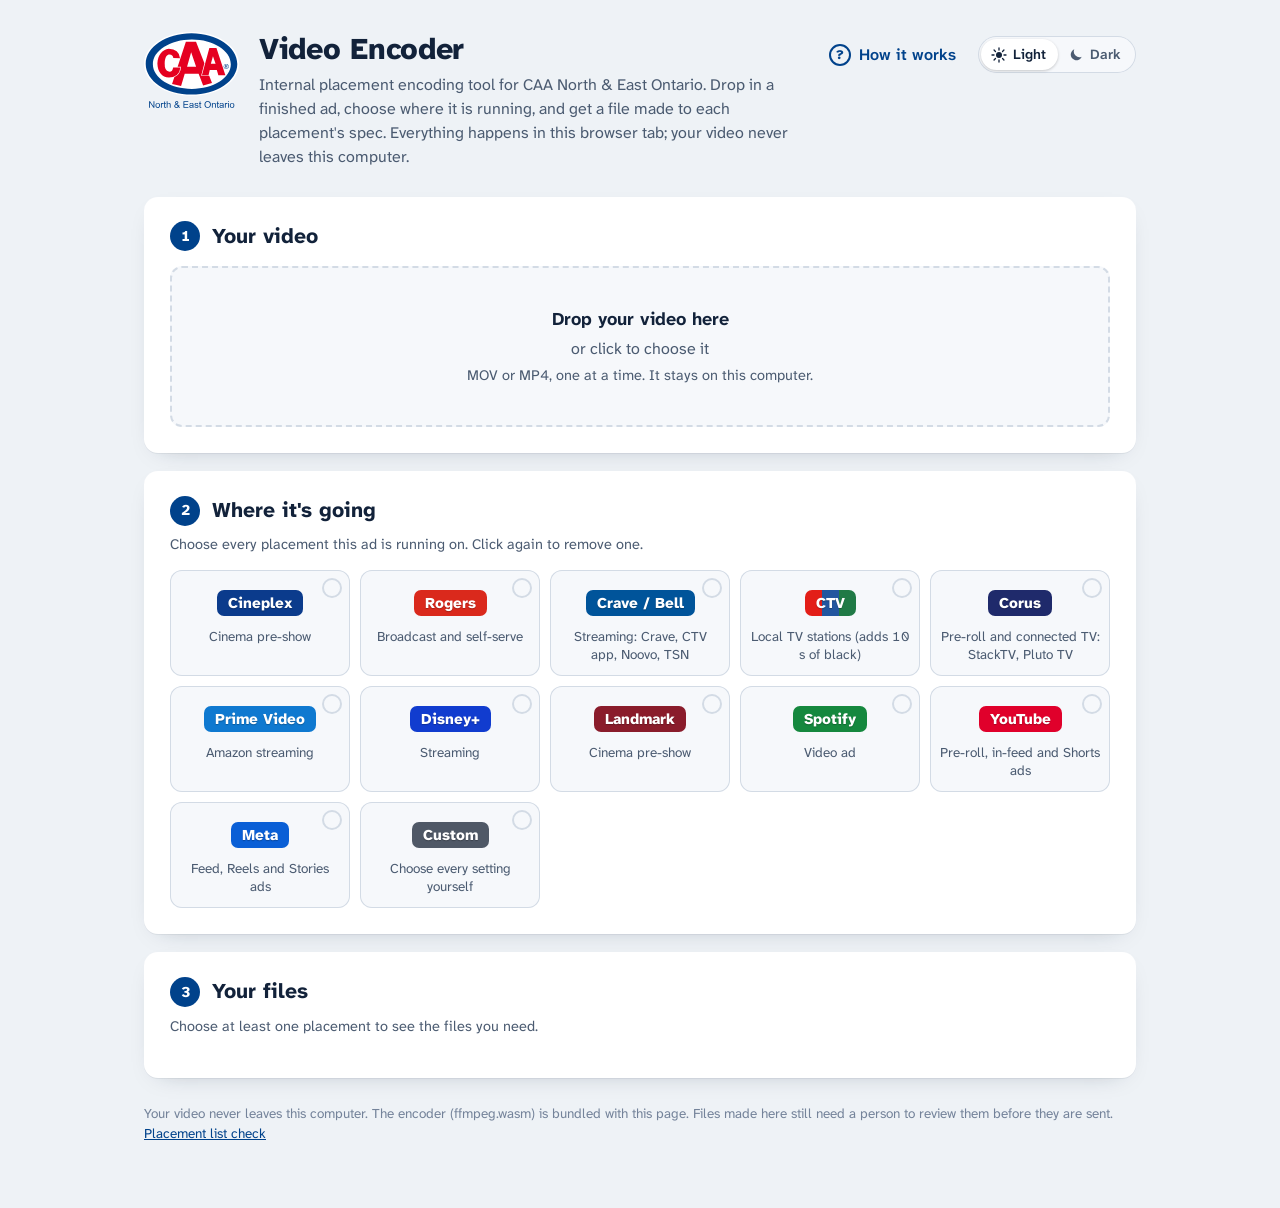
==== commit e3a0ddee: "Header: replace the unlabelled day/night switch with a labelled Light / Dark choice, shared on every" ====
--- a/index.html
+++ b/index.html
@@ -20,12 +20,13 @@
     <h1>Video Encoder</h1>
     <p class="lede">Internal placement encoding tool for CAA North &amp; East Ontario. Drop in a finished ad, choose where it is running, and get a file made to each placement's spec. Everything happens in this browser tab; your video never leaves this computer.</p>
   </div></div>
-  <div class="top-tools">
-    <a href="guide.html">How it works</a>
-    <button type="button" class="theme-switch" id="theme-switch" role="switch" aria-checked="false" aria-label="Dark mode">
-      <span class="track"><span class="sun" aria-hidden="true"></span><span class="moon" aria-hidden="true"></span><span class="knob"></span></span>
-    </button>
-  </div>
+  <nav class="top-tools" aria-label="Page links and colour theme">
+    <a class="tool-link" href="guide.html"><span class="q" aria-hidden="true">?</span>How it works</a>
+    <div class="theme-pick" role="group" aria-label="Colour theme">
+      <button type="button" data-set-theme="light" aria-pressed="false"><svg viewBox="0 0 24 24" aria-hidden="true"><circle cx="12" cy="12" r="4.5" fill="currentColor"/><path d="M12 1.5v3M12 19.5v3M1.5 12h3M19.5 12h3M4.6 4.6l2.1 2.1M17.3 17.3l2.1 2.1M4.6 19.4l2.1-2.1M17.3 6.7l2.1-2.1" stroke="currentColor" stroke-width="2" stroke-linecap="round"/></svg>Light</button>
+      <button type="button" data-set-theme="dark" aria-pressed="false"><svg viewBox="0 0 24 24" aria-hidden="true"><path d="M20.5 14.6A8.5 8.5 0 0 1 9.4 3.5a8.5 8.5 0 1 0 11.1 11.1z" fill="currentColor"/></svg>Dark</button>
+    </div>
+  </nav>
 </header>
 
 <div id="browser-msg" class="msgs"></div>
@@ -76,5 +77,6 @@
 <footer>Your video never leaves this computer. The encoder (ffmpeg.wasm) is bundled with this page. Files made here still need a person to review them before they are sent. <a href="check.html">Placement list check</a></footer>
 </div>
 <script type="module" src="js/app.js"></script>
+<script src="js/theme.js"></script>
 </body>
 </html>
--- a/css/app.css
+++ b/css/app.css
@@ -20,13 +20,13 @@
   --ink-2: #4b5b71;
   --ink-3: #74839a;
   --rule: #d3dbe5;
-  --accent: #0b4ea2;          /* CAA blue: confirm the exact value with Marketing */
+  --accent: #00428b;          /* CAA NEO blue, from the brand kit logo (dark mode uses a lighter tint for contrast) */
   --accent-ink: #ffffff;
   --accent-soft: #e2ecfa;
   --ok: #17784a;   --ok-soft: #e1f3ea;
   --warn: #8f5200; --warn-soft: #fcefd9;
   --bad: #b4261a;  --bad-soft: #fbe4e1;
-  --focus: #0b4ea2;
+  --focus: #00428b;
   --shadow: 0 1px 0 rgba(18, 34, 58, .06), 0 8px 24px -16px rgba(18, 34, 58, .35);
   color-scheme: light;
 }
@@ -65,9 +65,9 @@
 b, strong { font-weight: 700; }
 
 /* ---------- header ---------- */
-.top { display: flex; justify-content: space-between; gap: 24px; align-items: flex-start; margin-bottom: 28px; }
+.top { display: flex; flex-wrap: wrap; justify-content: space-between; gap: 16px 24px; align-items: flex-start; margin-bottom: 28px; }
 /* CAA NEO logo from the brand kit: colour on light, white on dark. */
-.head { display: flex; align-items: center; gap: 20px; }
+.head { display: flex; align-items: flex-start; gap: 20px; flex: 1 1 440px; min-width: 0; }
 .brand { flex-shrink: 0; line-height: 0; }
 .logo { height: 76px; width: auto; display: block; }
 .logo-white { display: none; }
@@ -77,30 +77,18 @@
 @media (max-width: 560px) { .head { flex-direction: column; align-items: flex-start; gap: 12px; } .logo { height: 60px; } }
 .top h1 { margin: 0 0 6px; font-size: 30px; line-height: 1.15; font-weight: 800; letter-spacing: -.01em; }
 .lede { margin: 0; color: var(--ink-2); max-width: 60ch; }
-.top-tools { display: flex; align-items: center; gap: 18px; flex-shrink: 0; padding-top: 6px; }
-.top-tools a { font-weight: 600; text-decoration: none; }
-.top-tools a:hover { text-decoration: underline; }
-
-/* The fun bit: a little day/night switch. The sun sets as the knob crosses to the moon. */
-.theme-switch { all: unset; cursor: pointer; border-radius: 999px; }
-.theme-switch .track {
-  position: relative; display: block; width: 62px; height: 32px; border-radius: 999px;
-  background: linear-gradient(180deg, #8ec5ff, #cfe7ff); box-shadow: inset 0 0 0 1px rgba(18, 34, 58, .15);
-  overflow: hidden; transition: background .35s ease;
-}
-.theme-switch .sun, .theme-switch .moon { position: absolute; top: 8px; width: 16px; height: 16px; border-radius: 50%; transition: transform .45s cubic-bezier(.5, -.4, .3, 1.4), opacity .3s; }
-.theme-switch .sun { left: 9px; background: #ffc84a; box-shadow: 0 0 0 3px rgba(255, 200, 74, .35); }
-.theme-switch .moon { right: 9px; background: transparent; box-shadow: inset -5px -3px 0 0 #f1f4fa; transform: translateY(26px); opacity: 0; }
-.theme-switch .knob {
-  position: absolute; top: 3px; left: 3px; width: 26px; height: 26px; border-radius: 50%; background: #fff;
-  box-shadow: 0 2px 6px rgba(0, 0, 0, .25); transition: transform .35s cubic-bezier(.4, 1.4, .5, 1);
-}
-.theme-switch[aria-checked="true"] .track { background: linear-gradient(180deg, #13203a, #2a3c66); box-shadow: inset 0 0 0 1px rgba(255, 255, 255, .12); }
-.theme-switch[aria-checked="true"] .knob { transform: translateX(30px); background: #dfe7f5; }
-.theme-switch[aria-checked="true"] .sun { transform: translateY(26px); opacity: 0; }
-.theme-switch[aria-checked="true"] .moon { transform: translateY(0); opacity: 1; }
-.theme-switch[aria-checked="false"] .knob { transform: translateX(0); }
-.theme-switch:focus-visible .track { outline: 3px solid var(--focus); outline-offset: 2px; }
+.top-tools { display: flex; align-items: center; gap: 22px; flex-shrink: 0; padding-top: 4px; }
+/* A plain link, so it never reads as part of the theme control beside it. */
+.tool-link { display: inline-flex; align-items: center; gap: 8px; font-weight: 600; text-decoration: none; }
+.tool-link:hover { text-decoration: underline; }
+.tool-link .q { display: inline-grid; place-items: center; width: 22px; height: 22px; border-radius: 50%; border: 2px solid currentColor; font-size: 13px; font-weight: 800; line-height: 1; }
+/* Light / Dark: two labelled choices, the current one raised. */
+.theme-pick { display: inline-flex; padding: 3px; border-radius: 999px; background: var(--sheet-2); box-shadow: inset 0 0 0 1px var(--rule); }
+.theme-pick button { all: unset; cursor: pointer; display: inline-flex; align-items: center; gap: 6px; padding: 5px 12px 5px 10px; border-radius: 999px; font-size: 14px; font-weight: 600; color: var(--ink-2); transition: background-color .15s, color .15s; }
+.theme-pick button svg { width: 16px; height: 16px; flex-shrink: 0; }
+.theme-pick button:hover { color: var(--ink); }
+.theme-pick button[aria-pressed="true"] { background: var(--sheet); color: var(--ink); box-shadow: 0 1px 3px rgba(0, 0, 0, .2); cursor: default; }
+.theme-pick button:focus-visible { outline: 3px solid var(--focus); outline-offset: 1px; }
 
 /* ---------- steps ---------- */
 .step { background: var(--sheet); border-radius: 14px; padding: 24px 26px 26px; margin-bottom: 18px; box-shadow: var(--shadow); }
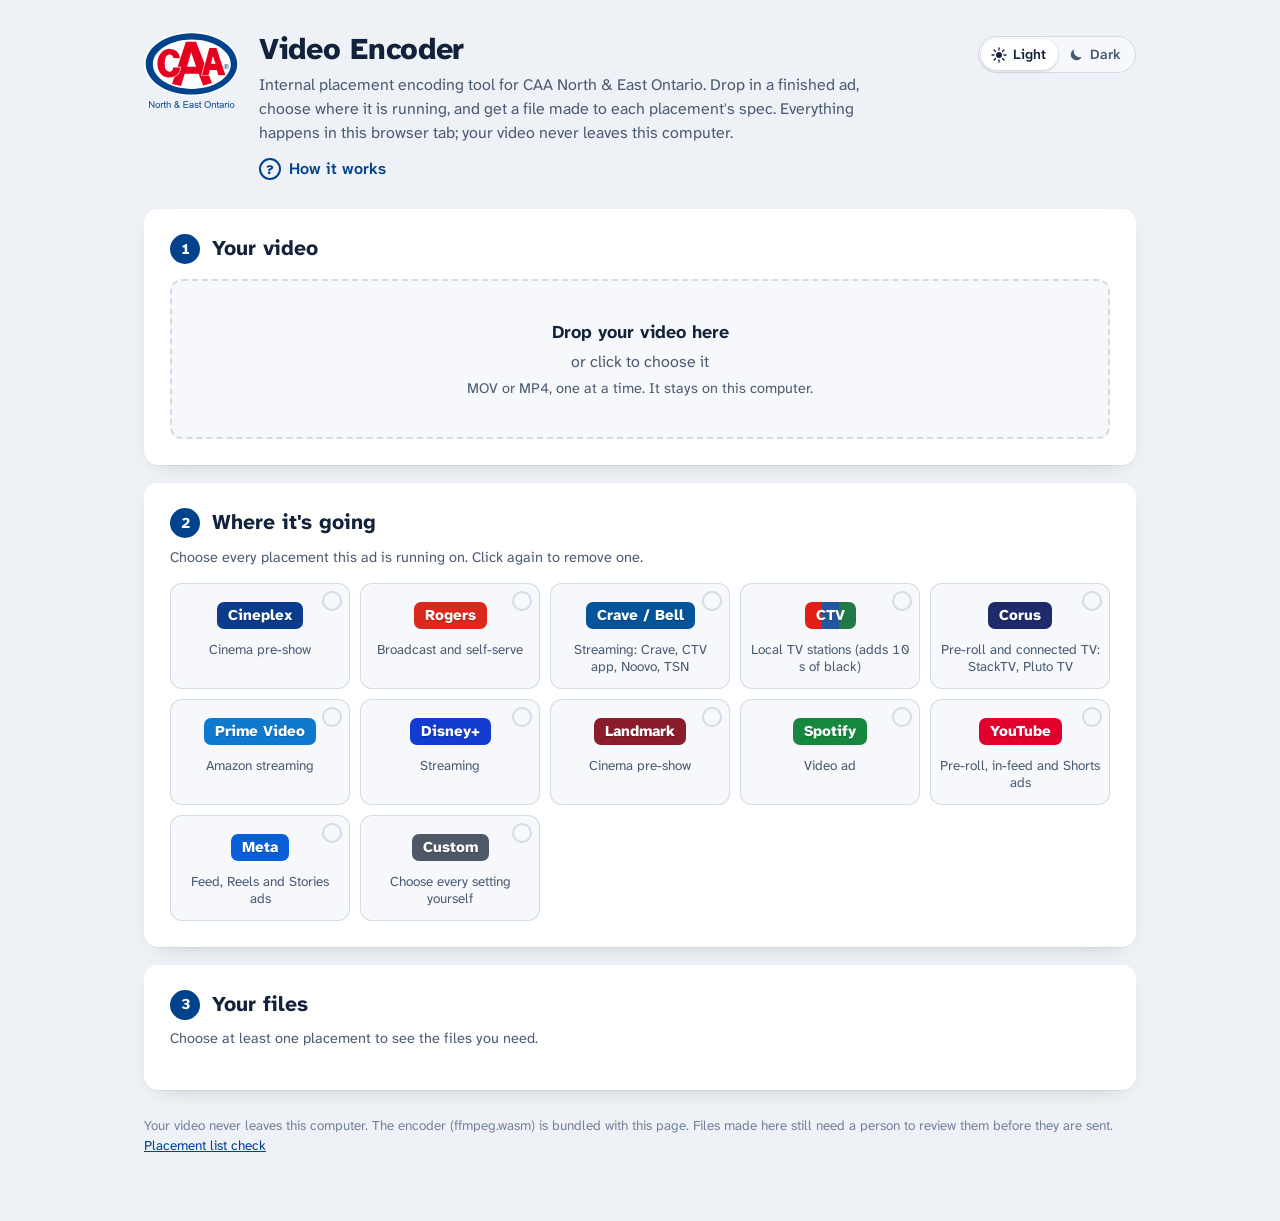
==== commit 8ce33794: "How it works link moves under the description and opens in a new tab; guide page drops its header co" ====
--- a/index.html
+++ b/index.html
@@ -19,9 +19,9 @@
     <div>
     <h1>Video Encoder</h1>
     <p class="lede">Internal placement encoding tool for CAA North &amp; East Ontario. Drop in a finished ad, choose where it is running, and get a file made to each placement's spec. Everything happens in this browser tab; your video never leaves this computer.</p>
+    <p class="lede-link"><a class="tool-link" href="guide.html" target="_blank" rel="noopener"><span class="q" aria-hidden="true">?</span>How it works<span class="sr-only"> (opens in a new tab)</span></a></p>
   </div></div>
-  <nav class="top-tools" aria-label="Page links and colour theme">
-    <a class="tool-link" href="guide.html"><span class="q" aria-hidden="true">?</span>How it works</a>
+  <nav class="top-tools" aria-label="Colour theme">
     <div class="theme-pick" role="group" aria-label="Colour theme">
       <button type="button" data-set-theme="light" aria-pressed="false"><svg viewBox="0 0 24 24" aria-hidden="true"><circle cx="12" cy="12" r="4.5" fill="currentColor"/><path d="M12 1.5v3M12 19.5v3M1.5 12h3M19.5 12h3M4.6 4.6l2.1 2.1M17.3 17.3l2.1 2.1M4.6 19.4l2.1-2.1M17.3 6.7l2.1-2.1" stroke="currentColor" stroke-width="2" stroke-linecap="round"/></svg>Light</button>
       <button type="button" data-set-theme="dark" aria-pressed="false"><svg viewBox="0 0 24 24" aria-hidden="true"><path d="M20.5 14.6A8.5 8.5 0 0 1 9.4 3.5a8.5 8.5 0 1 0 11.1 11.1z" fill="currentColor"/></svg>Dark</button>
--- a/css/app.css
+++ b/css/app.css
@@ -81,6 +81,7 @@
 /* A plain link, so it never reads as part of the theme control beside it. */
 .tool-link { display: inline-flex; align-items: center; gap: 8px; font-weight: 600; text-decoration: none; }
 .tool-link:hover { text-decoration: underline; }
+.lede-link { margin: 12px 0 0; }
 .tool-link .q { display: inline-grid; place-items: center; width: 22px; height: 22px; border-radius: 50%; border: 2px solid currentColor; font-size: 13px; font-weight: 800; line-height: 1; }
 /* Light / Dark: two labelled choices, the current one raised. */
 .theme-pick { display: inline-flex; padding: 3px; border-radius: 999px; background: var(--sheet-2); box-shadow: inset 0 0 0 1px var(--rule); }
@@ -333,3 +334,5 @@
 @media (prefers-reduced-motion: reduce) {
   *, *::before, *::after { transition: none !important; animation: none !important; }
 }
+
+.sr-only { position: absolute; width: 1px; height: 1px; overflow: hidden; clip: rect(0 0 0 0); white-space: nowrap; }
